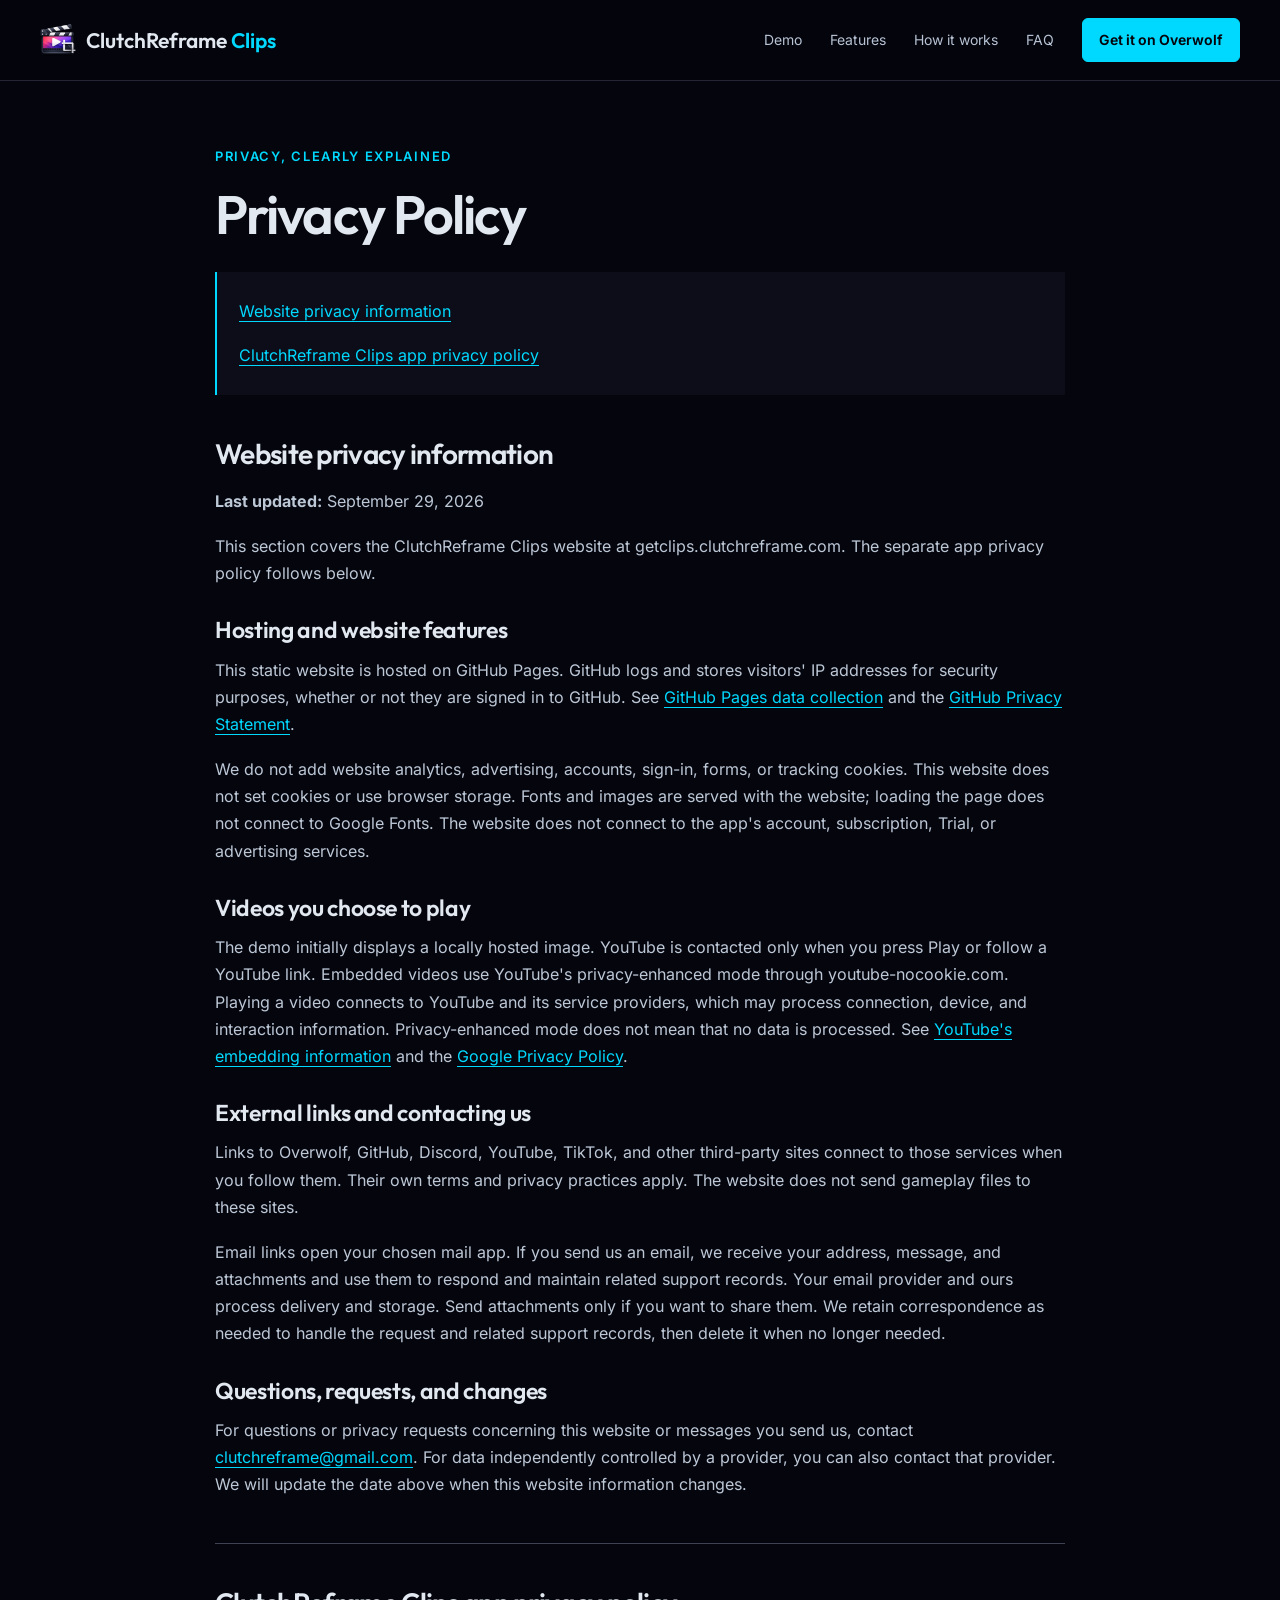
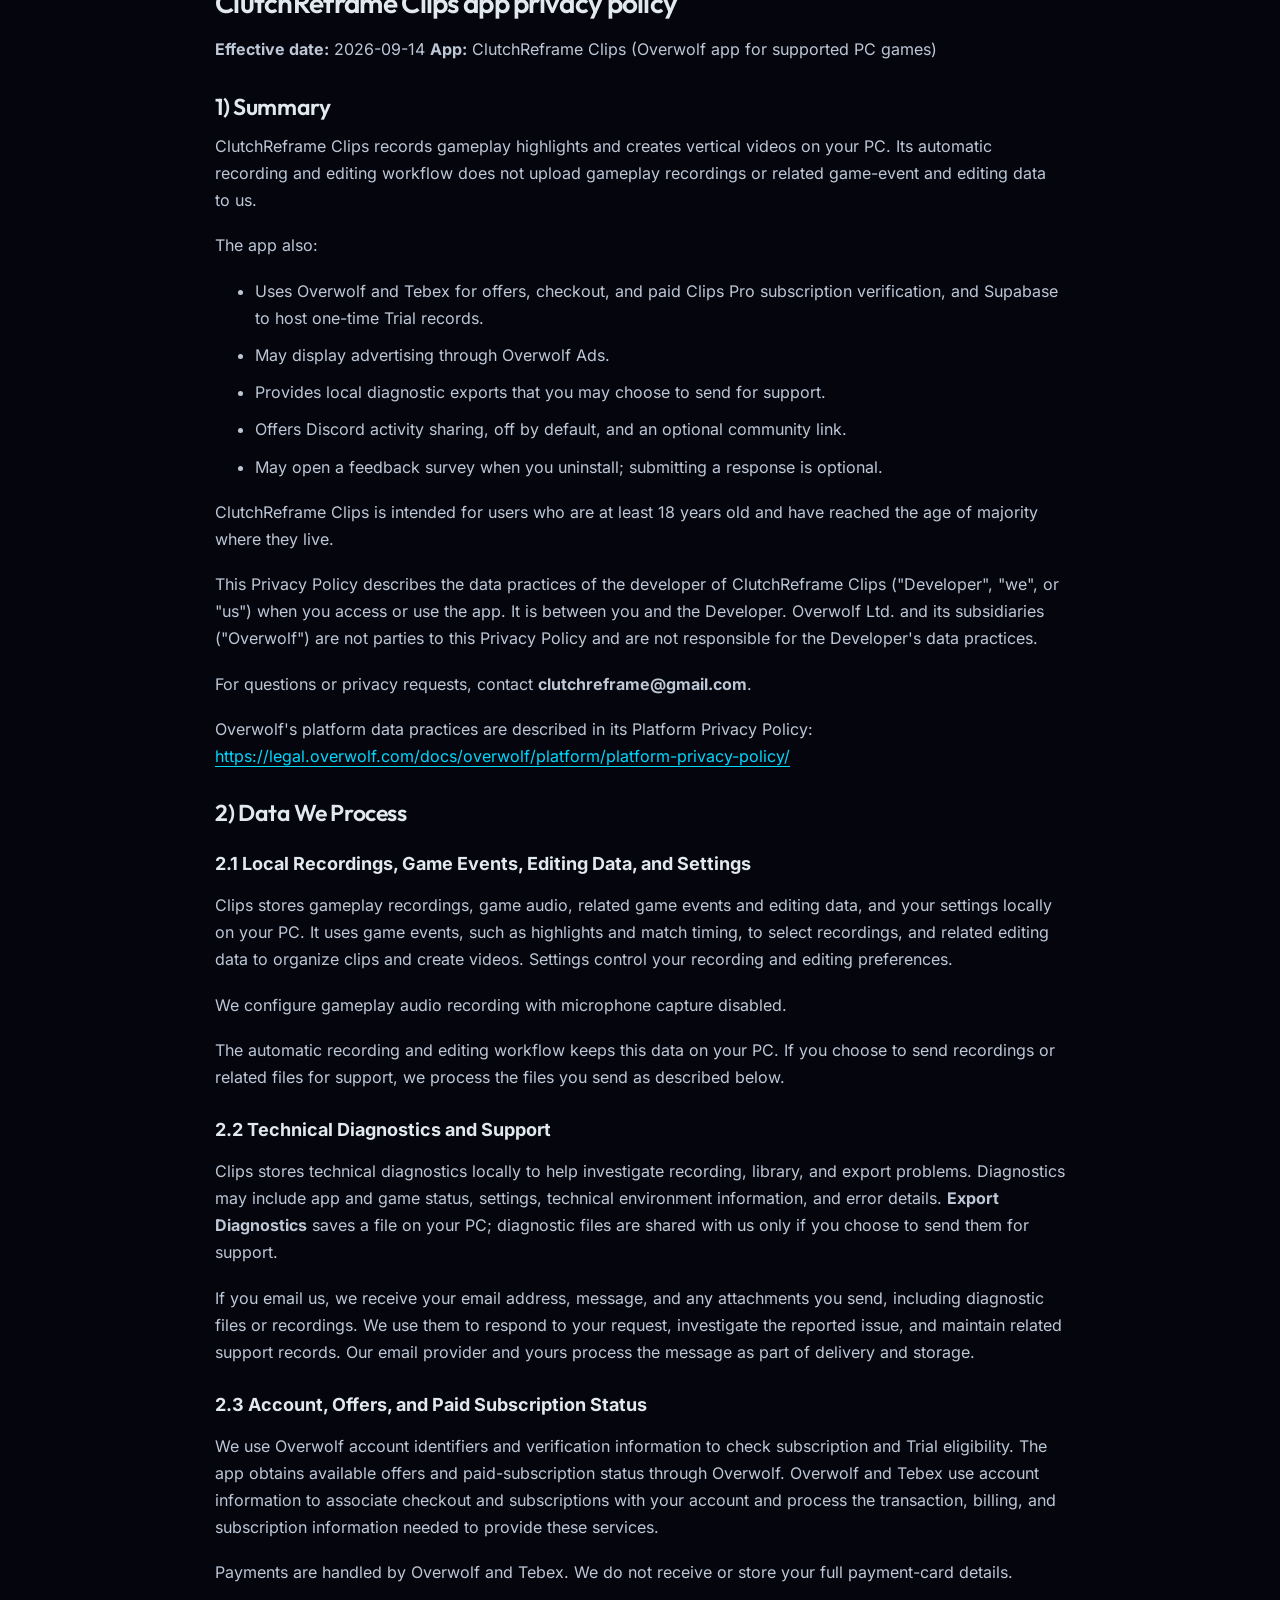
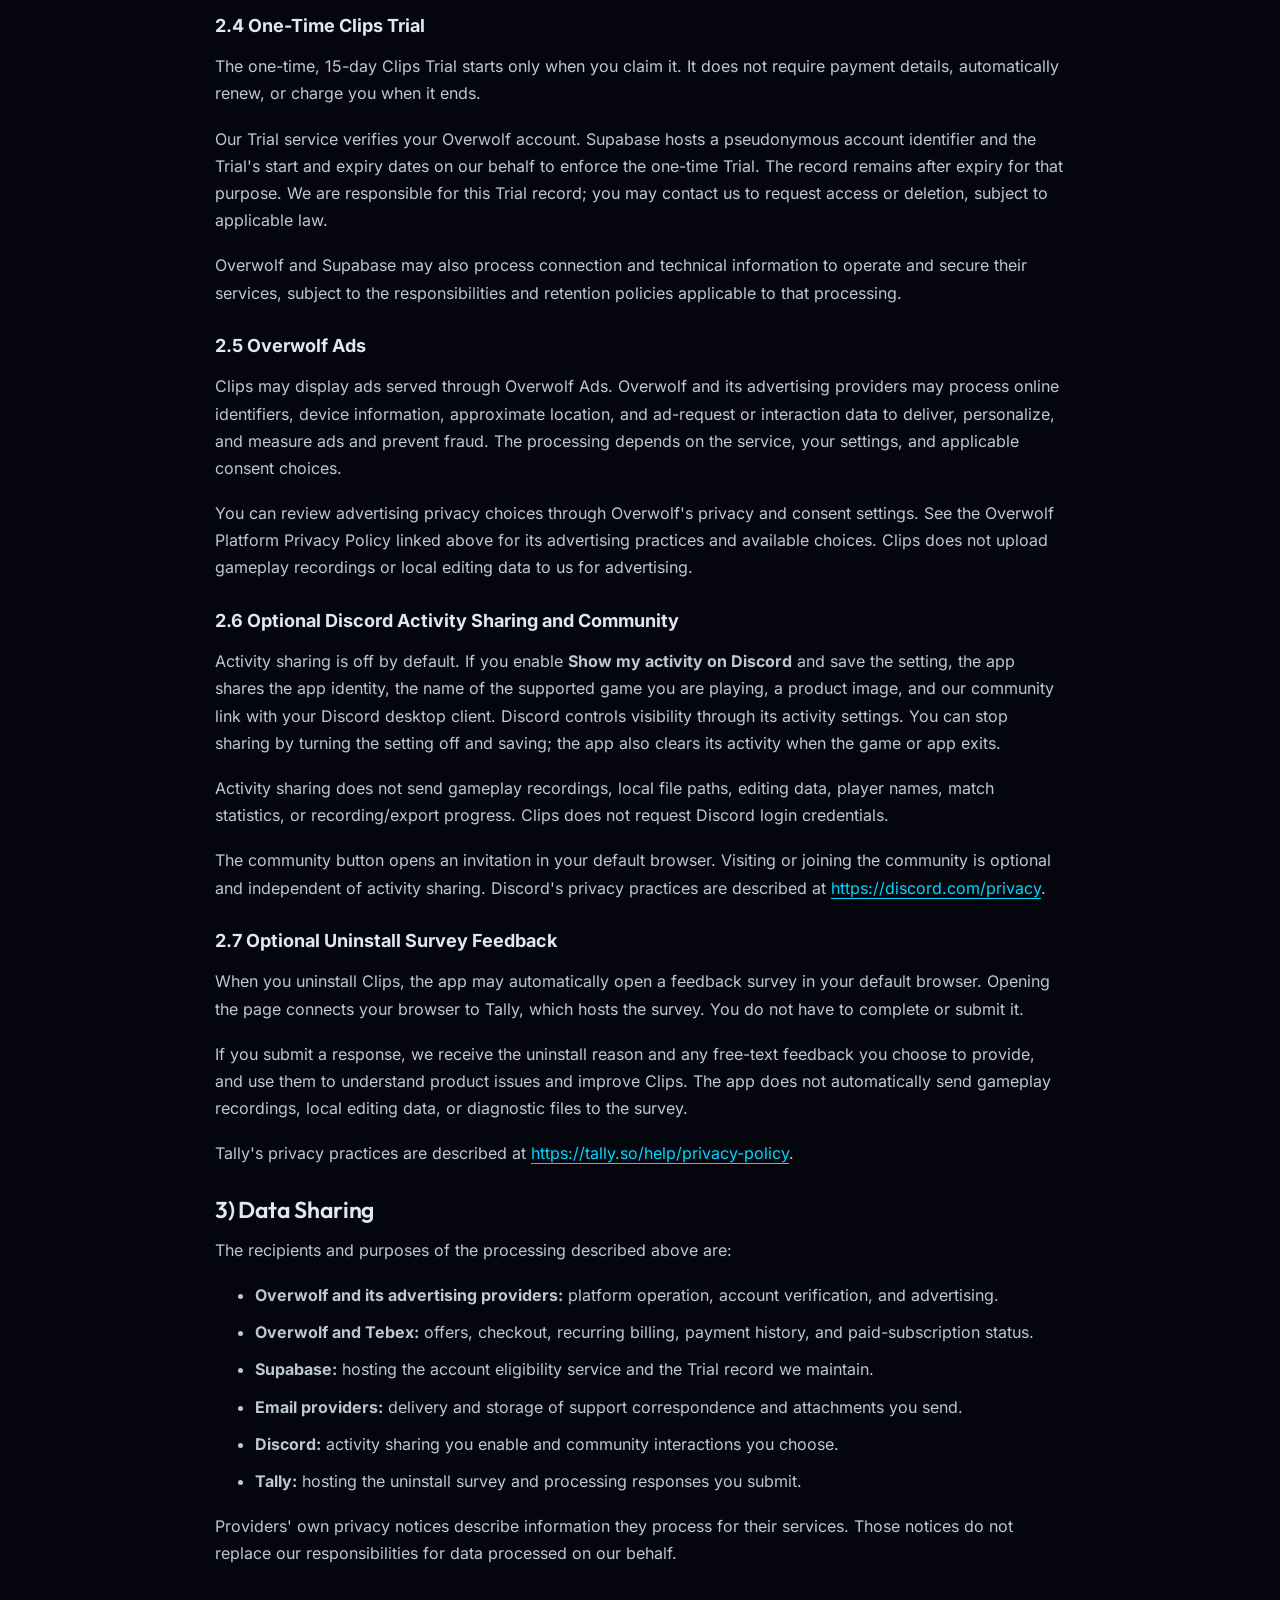
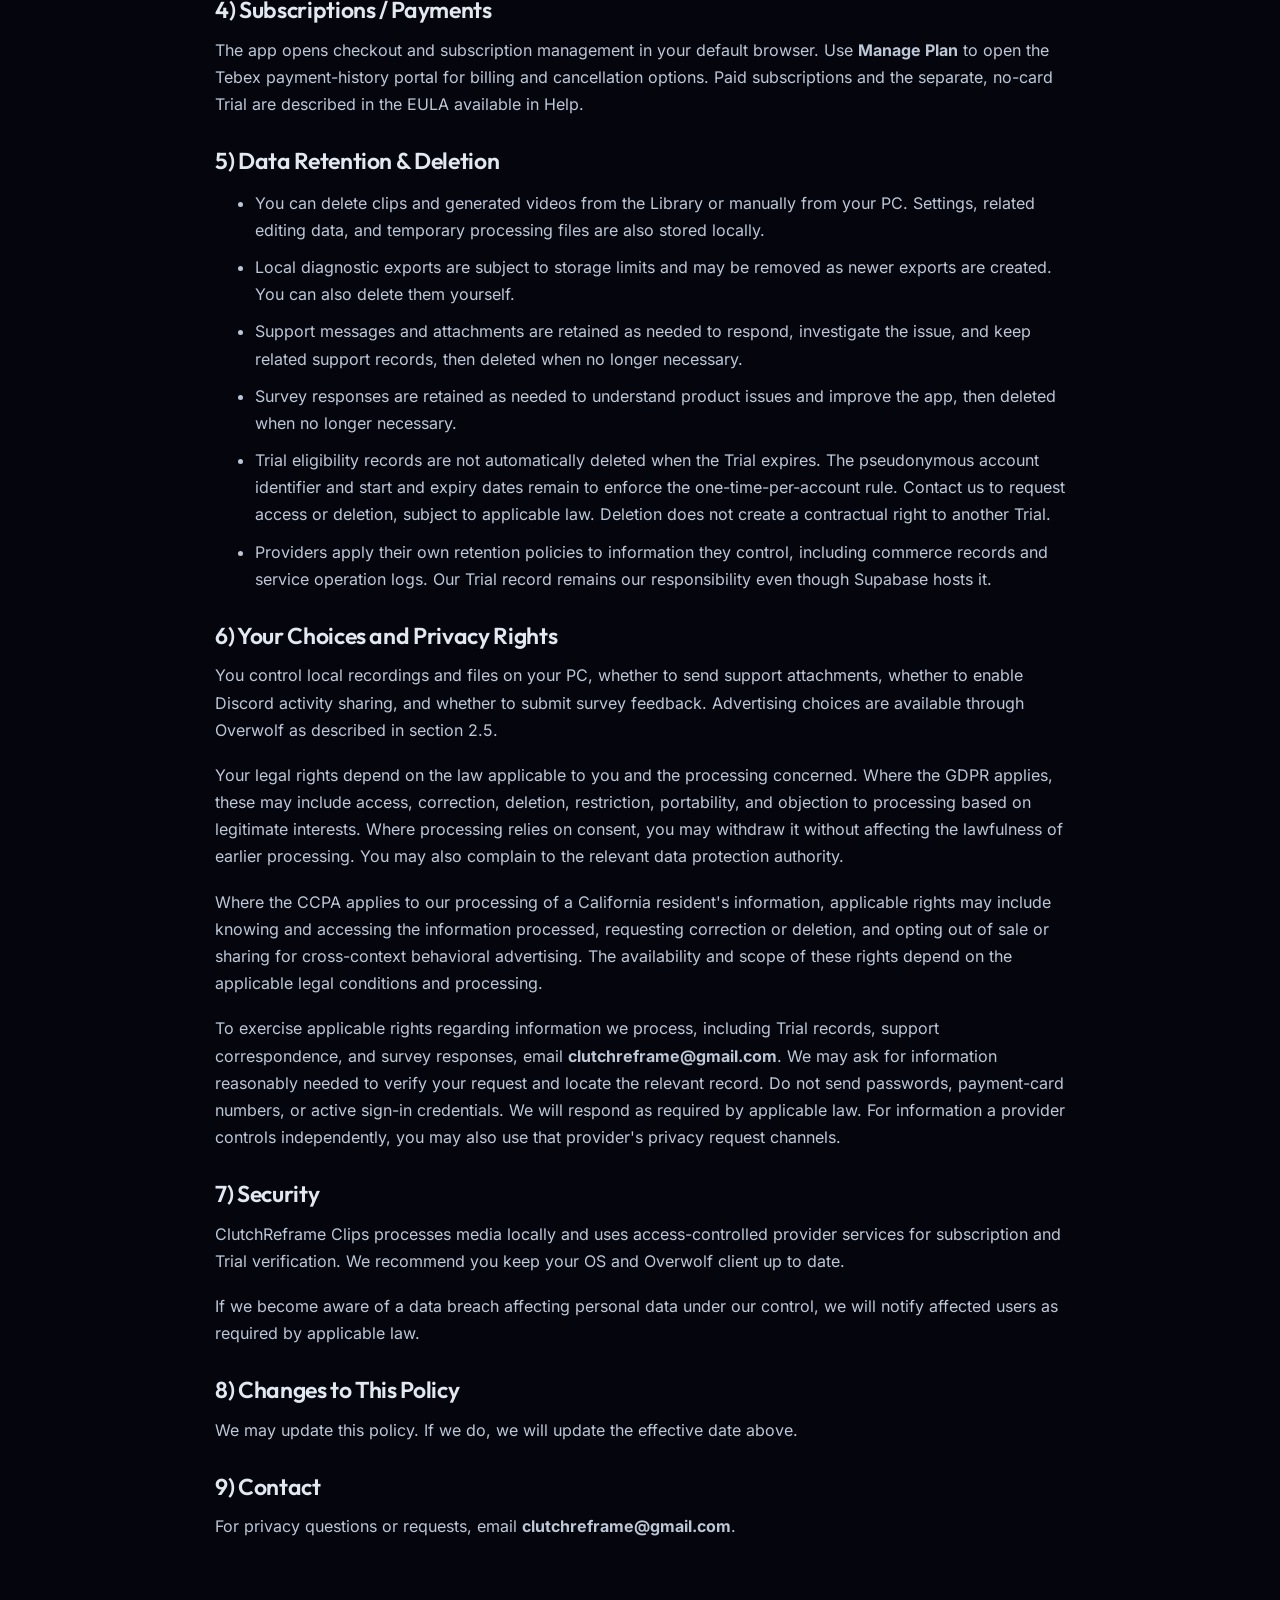
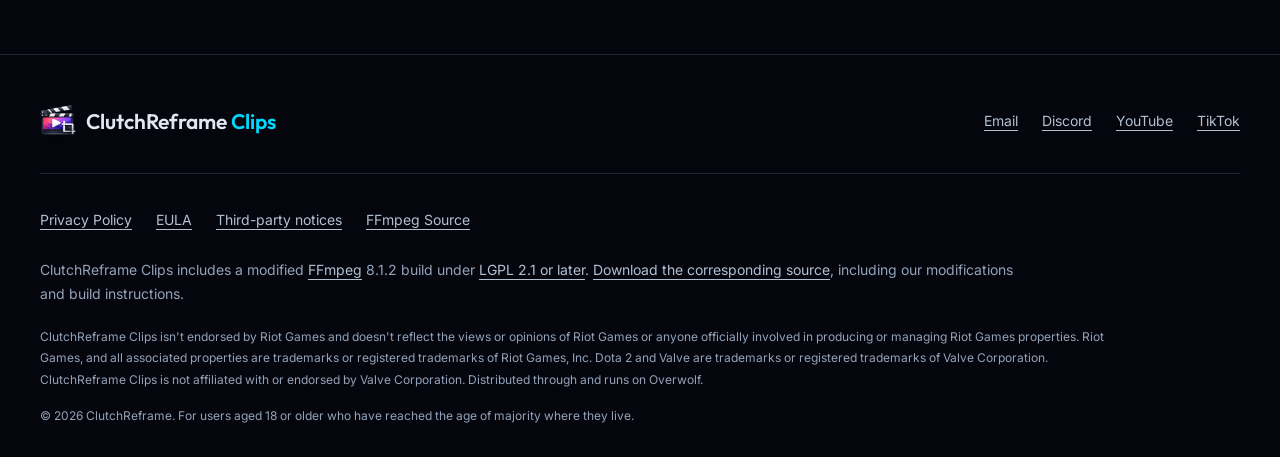
==== site/privacy.html @ ca408e98 "clips支持Lol和dota2" ====
<!DOCTYPE html>
<html lang="en">
<head>
    <meta charset="utf-8">
    <meta name="viewport" content="width=device-width, initial-scale=1">
    <meta name="description" content="Privacy information for the ClutchReframe Clips website and the complete ClutchReframe Clips app privacy policy.">
    <meta name="theme-color" content="#05050d">
    <meta name="referrer" content="strict-origin-when-cross-origin">
    <title>Privacy Policy | ClutchReframe Clips</title>
    <link rel="canonical" href="https://getclips.clutchreframe.com/privacy.html">
    <link rel="icon" type="image/png" sizes="32x32" href="assets/images/favicon.png">
    <meta property="og:type" content="website">
    <meta property="og:site_name" content="ClutchReframe Clips">
    <meta property="og:title" content="Privacy Policy | ClutchReframe Clips">
    <meta property="og:description" content="Privacy information for the ClutchReframe Clips website and the complete ClutchReframe Clips app privacy policy.">
    <meta property="og:url" content="https://getclips.clutchreframe.com/privacy.html">
    <meta property="og:image" content="https://getclips.clutchreframe.com/og-image.png">
    <meta property="og:image:width" content="1200">
    <meta property="og:image:height" content="630">
    <meta property="og:image:alt" content="ClutchReframe Clips with complete League of Legends and Dota 2 vertical gameplay examples">
    <meta name="twitter:card" content="summary_large_image">
    <meta name="twitter:title" content="Privacy Policy | ClutchReframe Clips">
    <meta name="twitter:description" content="Privacy information for the ClutchReframe Clips website and the complete ClutchReframe Clips app privacy policy.">
    <meta name="twitter:image" content="https://getclips.clutchreframe.com/og-image.png">
    <meta name="twitter:image:alt" content="League of Legends and Dota 2 vertical clips made with ClutchReframe Clips">
    <link rel="stylesheet" href="assets/css/site.css">
    <script src="assets/js/site.js" defer></script>
</head>
<body>
    <a class="skip-link" href="#main">Skip to content</a>
    <header class="site-header">
        <div class="container header-inner">
            <a class="brand" href="index.html" aria-label="ClutchReframe Clips home"><img src="assets/images/brand.png" alt="" width="36" height="36"><span>ClutchReframe <span>Clips</span></span></a>
            <button class="menu-toggle" type="button" aria-expanded="false" aria-controls="site-nav" hidden>Menu</button>
            <nav class="site-nav" id="site-nav" aria-label="Main navigation">
                <a href="index.html#demo">Demo</a>
                <a href="index.html#features">Features</a>
                <a href="index.html#how-it-works">How it works</a>
                <a href="index.html#faq">FAQ</a>
                <a class="button button-small" href="https://www.overwolf.com/app/clutchreframe-clutchreframe_clips">Get it on Overwolf</a>
            </nav>
        </div>
    </header>
    <main class="container legal-main" id="main" tabindex="-1">
        <p class="eyebrow">Privacy, clearly explained</p>
        <h1>Privacy Policy</h1>
        <nav class="legal-jump" aria-label="Privacy sections"><a href="#website-privacy">Website privacy information</a><br><a href="#app-privacy">ClutchReframe Clips app privacy policy</a></nav>
        <section id="website-privacy" aria-labelledby="website-privacy-title">
            <h2 id="website-privacy-title">Website privacy information</h2>
            <p><strong>Last updated:</strong> September 29, 2026</p>
            <p>This section covers the ClutchReframe Clips website at getclips.clutchreframe.com. The separate app privacy policy follows below.</p>
            <h3>Hosting and website features</h3>
            <p>This static website is hosted on GitHub Pages. GitHub logs and stores visitors' IP addresses for security purposes, whether or not they are signed in to GitHub. See <a href="https://docs.github.com/en/pages/getting-started-with-github-pages/what-is-github-pages#data-collection">GitHub Pages data collection</a> and the <a href="https://docs.github.com/en/site-policy/privacy-policies/github-general-privacy-statement">GitHub Privacy Statement</a>.</p>
            <p>We do not add website analytics, advertising, accounts, sign-in, forms, or tracking cookies. This website does not set cookies or use browser storage. Fonts and images are served with the website; loading the page does not connect to Google Fonts. The website does not connect to the app's account, subscription, Trial, or advertising services.</p>
            <h3>Videos you choose to play</h3>
            <p>The demo initially displays a locally hosted image. YouTube is contacted only when you press Play or follow a YouTube link. Embedded videos use YouTube's privacy-enhanced mode through youtube-nocookie.com. Playing a video connects to YouTube and its service providers, which may process connection, device, and interaction information. Privacy-enhanced mode does not mean that no data is processed. See <a href="https://support.google.com/youtube/answer/171780?hl=en">YouTube's embedding information</a> and the <a href="https://policies.google.com/privacy">Google Privacy Policy</a>.</p>
            <h3>External links and contacting us</h3>
            <p>Links to Overwolf, GitHub, Discord, YouTube, TikTok, and other third-party sites connect to those services when you follow them. Their own terms and privacy practices apply. The website does not send gameplay files to these sites.</p>
            <p>Email links open your chosen mail app. If you send us an email, we receive your address, message, and attachments and use them to respond and maintain related support records. Your email provider and ours process delivery and storage. Send attachments only if you want to share them. We retain correspondence as needed to handle the request and related support records, then delete it when no longer needed.</p>
            <h3>Questions, requests, and changes</h3>
            <p>For questions or privacy requests concerning this website or messages you send us, contact <a href="mailto:clutchreframe@gmail.com">clutchreframe@gmail.com</a>. For data independently controlled by a provider, you can also contact that provider. We will update the date above when this website information changes.</p>
        </section>
        <section class="app-policy" id="app-privacy" aria-labelledby="app-privacy-title">
            <h2 id="app-privacy-title">ClutchReframe Clips app privacy policy</h2>
<p><strong>Effective date:</strong> 2026-09-14
<strong>App:</strong> ClutchReframe Clips (Overwolf app for supported PC games)</p>
<h3>1) Summary</h3>
<p>ClutchReframe Clips records gameplay highlights and creates vertical videos on your PC. Its automatic recording and editing workflow does not upload gameplay recordings or related game-event and editing data to us.</p>
<p>The app also:</p>
<ul>
<li>Uses Overwolf and Tebex for offers, checkout, and paid Clips Pro subscription verification, and Supabase to host one-time Trial records.</li>
<li>May display advertising through Overwolf Ads.</li>
<li>Provides local diagnostic exports that you may choose to send for support.</li>
<li>Offers Discord activity sharing, off by default, and an optional community link.</li>
<li>May open a feedback survey when you uninstall; submitting a response is optional.</li>
</ul>
<p>ClutchReframe Clips is intended for users who are at least 18 years old and have reached the age of majority where they live.</p>
<p>This Privacy Policy describes the data practices of the developer of ClutchReframe Clips (&quot;Developer&quot;, &quot;we&quot;, or &quot;us&quot;) when you access or use the app. It is between you and the Developer. Overwolf Ltd. and its subsidiaries (&quot;Overwolf&quot;) are not parties to this Privacy Policy and are not responsible for the Developer's data practices.</p>
<p>For questions or privacy requests, contact <strong>clutchreframe@gmail.com</strong>.</p>
<p>Overwolf's platform data practices are described in its Platform Privacy Policy: <a href="https://legal.overwolf.com/docs/overwolf/platform/platform-privacy-policy/">https://legal.overwolf.com/docs/overwolf/platform/platform-privacy-policy/</a></p>
<h3>2) Data We Process</h3>
<h4>2.1 Local Recordings, Game Events, Editing Data, and Settings</h4>
<p>Clips stores gameplay recordings, game audio, related game events and editing data, and your settings locally on your PC. It uses game events, such as highlights and match timing, to select recordings, and related editing data to organize clips and create videos. Settings control your recording and editing preferences.</p>
<p>We configure gameplay audio recording with microphone capture disabled.</p>
<p>The automatic recording and editing workflow keeps this data on your PC. If you choose to send recordings or related files for support, we process the files you send as described below.</p>
<h4>2.2 Technical Diagnostics and Support</h4>
<p>Clips stores technical diagnostics locally to help investigate recording, library, and export problems. Diagnostics may include app and game status, settings, technical environment information, and error details. <strong>Export Diagnostics</strong> saves a file on your PC; diagnostic files are shared with us only if you choose to send them for support.</p>
<p>If you email us, we receive your email address, message, and any attachments you send, including diagnostic files or recordings. We use them to respond to your request, investigate the reported issue, and maintain related support records. Our email provider and yours process the message as part of delivery and storage.</p>
<h4>2.3 Account, Offers, and Paid Subscription Status</h4>
<p>We use Overwolf account identifiers and verification information to check subscription and Trial eligibility. The app obtains available offers and paid-subscription status through Overwolf. Overwolf and Tebex use account information to associate checkout and subscriptions with your account and process the transaction, billing, and subscription information needed to provide these services.</p>
<p>Payments are handled by Overwolf and Tebex. We do not receive or store your full payment-card details.</p>
<h4>2.4 One-Time Clips Trial</h4>
<p>The one-time, 15-day Clips Trial starts only when you claim it. It does not require payment details, automatically renew, or charge you when it ends.</p>
<p>Our Trial service verifies your Overwolf account. Supabase hosts a pseudonymous account identifier and the Trial's start and expiry dates on our behalf to enforce the one-time Trial. The record remains after expiry for that purpose. We are responsible for this Trial record; you may contact us to request access or deletion, subject to applicable law.</p>
<p>Overwolf and Supabase may also process connection and technical information to operate and secure their services, subject to the responsibilities and retention policies applicable to that processing.</p>
<h4>2.5 Overwolf Ads</h4>
<p>Clips may display ads served through Overwolf Ads. Overwolf and its advertising providers may process online identifiers, device information, approximate location, and ad-request or interaction data to deliver, personalize, and measure ads and prevent fraud. The processing depends on the service, your settings, and applicable consent choices.</p>
<p>You can review advertising privacy choices through Overwolf's privacy and consent settings. See the Overwolf Platform Privacy Policy linked above for its advertising practices and available choices. Clips does not upload gameplay recordings or local editing data to us for advertising.</p>
<h4>2.6 Optional Discord Activity Sharing and Community</h4>
<p>Activity sharing is off by default. If you enable <strong>Show my activity on Discord</strong> and save the setting, the app shares the app identity, the name of the supported game you are playing, a product image, and our community link with your Discord desktop client. Discord controls visibility through its activity settings. You can stop sharing by turning the setting off and saving; the app also clears its activity when the game or app exits.</p>
<p>Activity sharing does not send gameplay recordings, local file paths, editing data, player names, match statistics, or recording/export progress. Clips does not request Discord login credentials.</p>
<p>The community button opens an invitation in your default browser. Visiting or joining the community is optional and independent of activity sharing. Discord's privacy practices are described at <a href="https://discord.com/privacy">https://discord.com/privacy</a>.</p>
<h4>2.7 Optional Uninstall Survey Feedback</h4>
<p>When you uninstall Clips, the app may automatically open a feedback survey in your default browser. Opening the page connects your browser to Tally, which hosts the survey. You do not have to complete or submit it.</p>
<p>If you submit a response, we receive the uninstall reason and any free-text feedback you choose to provide, and use them to understand product issues and improve Clips. The app does not automatically send gameplay recordings, local editing data, or diagnostic files to the survey.</p>
<p>Tally's privacy practices are described at <a href="https://tally.so/help/privacy-policy">https://tally.so/help/privacy-policy</a>.</p>
<h3>3) Data Sharing</h3>
<p>The recipients and purposes of the processing described above are:</p>
<ul>
<li><strong>Overwolf and its advertising providers:</strong> platform operation, account verification, and advertising.</li>
<li><strong>Overwolf and Tebex:</strong> offers, checkout, recurring billing, payment history, and paid-subscription status.</li>
<li><strong>Supabase:</strong> hosting the account eligibility service and the Trial record we maintain.</li>
<li><strong>Email providers:</strong> delivery and storage of support correspondence and attachments you send.</li>
<li><strong>Discord:</strong> activity sharing you enable and community interactions you choose.</li>
<li><strong>Tally:</strong> hosting the uninstall survey and processing responses you submit.</li>
</ul>
<p>Providers' own privacy notices describe information they process for their services. Those notices do not replace our responsibilities for data processed on our behalf.</p>
<h3>4) Subscriptions / Payments</h3>
<p>The app opens checkout and subscription management in your default browser. Use <strong>Manage Plan</strong> to open the Tebex payment-history portal for billing and cancellation options. Paid subscriptions and the separate, no-card Trial are described in the EULA available in Help.</p>
<h3>5) Data Retention &amp; Deletion</h3>
<ul>
<li>You can delete clips and generated videos from the Library or manually from your PC. Settings, related editing data, and temporary processing files are also stored locally.</li>
<li>Local diagnostic exports are subject to storage limits and may be removed as newer exports are created. You can also delete them yourself.</li>
<li>Support messages and attachments are retained as needed to respond, investigate the issue, and keep related support records, then deleted when no longer necessary.</li>
<li>Survey responses are retained as needed to understand product issues and improve the app, then deleted when no longer necessary.</li>
<li>Trial eligibility records are not automatically deleted when the Trial expires. The pseudonymous account identifier and start and expiry dates remain to enforce the one-time-per-account rule. Contact us to request access or deletion, subject to applicable law. Deletion does not create a contractual right to another Trial.</li>
<li>Providers apply their own retention policies to information they control, including commerce records and service operation logs. Our Trial record remains our responsibility even though Supabase hosts it.</li>
</ul>
<h3>6) Your Choices and Privacy Rights</h3>
<p>You control local recordings and files on your PC, whether to send support attachments, whether to enable Discord activity sharing, and whether to submit survey feedback. Advertising choices are available through Overwolf as described in section 2.5.</p>
<p>Your legal rights depend on the law applicable to you and the processing concerned. Where the GDPR applies, these may include access, correction, deletion, restriction, portability, and objection to processing based on legitimate interests. Where processing relies on consent, you may withdraw it without affecting the lawfulness of earlier processing. You may also complain to the relevant data protection authority.</p>
<p>Where the CCPA applies to our processing of a California resident's information, applicable rights may include knowing and accessing the information processed, requesting correction or deletion, and opting out of sale or sharing for cross-context behavioral advertising. The availability and scope of these rights depend on the applicable legal conditions and processing.</p>
<p>To exercise applicable rights regarding information we process, including Trial records, support correspondence, and survey responses, email <strong>clutchreframe@gmail.com</strong>. We may ask for information reasonably needed to verify your request and locate the relevant record. Do not send passwords, payment-card numbers, or active sign-in credentials. We will respond as required by applicable law. For information a provider controls independently, you may also use that provider's privacy request channels.</p>
<h3>7) Security</h3>
<p>ClutchReframe Clips processes media locally and uses access-controlled provider services for subscription and Trial verification. We recommend you keep your OS and Overwolf client up to date.</p>
<p>If we become aware of a data breach affecting personal data under our control, we will notify affected users as required by applicable law.</p>
<h3>8) Changes to This Policy</h3>
<p>We may update this policy. If we do, we will update the effective date above.</p>
<h3>9) Contact</h3>
<p>For privacy questions or requests, email <strong>clutchreframe@gmail.com</strong>.</p>
        </section>
    </main>
    <footer class="site-footer">
        <div class="container">
            <div class="footer-top">
                <a class="brand" href="index.html" aria-label="ClutchReframe Clips home"><img src="assets/images/brand.png" alt="" width="36" height="36"><span>ClutchReframe <span>Clips</span></span></a>
                <nav class="social-links" aria-label="Contact and community">
                    <a href="mailto:clutchreframe@gmail.com">Email</a>
                    <a href="https://discord.gg/cDSdQzXx8B">Discord</a>
                    <a href="https://www.youtube.com/@ClutchReframe">YouTube</a>
                    <a href="https://www.tiktok.com/@clutchreframe">TikTok</a>
                </nav>
            </div>
            <div class="footer-bottom">
                <nav class="legal-links" aria-label="Legal and source code">
                    <a href="privacy.html">Privacy Policy</a>
                    <a href="terms.html">EULA</a>
                    <a href="third-party-notices.html">Third-party notices</a>
                    <a href="https://github.com/ClutchReframe/clutchreframe-clips-ffmpeg-sources/releases/download/ffmpeg-8.1.2-r1/clutchreframe-clips-ffmpeg-8.1.2-r1-source.tar.xz">FFmpeg Source</a>
                </nav>
                <p class="ffmpeg-notice">ClutchReframe Clips includes a modified <a href="https://ffmpeg.org/">FFmpeg</a> 8.1.2 build under <a href="licenses/ffmpeg-lgpl-2.1.txt">LGPL 2.1 or later</a>. <a href="https://github.com/ClutchReframe/clutchreframe-clips-ffmpeg-sources/releases/download/ffmpeg-8.1.2-r1/clutchreframe-clips-ffmpeg-8.1.2-r1-source.tar.xz">Download the corresponding source</a>, including our modifications and build instructions.</p>
                <p class="trademarks">ClutchReframe Clips isn't endorsed by Riot Games and doesn't reflect the views or opinions of Riot Games or anyone officially involved in producing or managing Riot Games properties. Riot Games, and all associated properties are trademarks or registered trademarks of Riot Games, Inc. Dota 2 and Valve are trademarks or registered trademarks of Valve Corporation. ClutchReframe Clips is not affiliated with or endorsed by Valve Corporation. Distributed through and runs on Overwolf.</p>
                <p class="copyright">© 2026 ClutchReframe. For users aged 18 or older who have reached the age of majority where they live.</p>
            </div>
        </div>
    </footer>
</body>
</html>
---- site/assets/css/site.css ----
@font-face {
    font-family: Inter;
    src: url('../fonts/inter-latin.woff2') format('woff2');
    font-style: normal;
    font-weight: 100 900;
    font-display: swap;
}

@font-face {
    font-family: Outfit;
    src: url('../fonts/outfit-latin.woff2') format('woff2');
    font-style: normal;
    font-weight: 100 900;
    font-display: swap;
}

:root {
    color-scheme: dark;
    --bg: #05050d;
    --surface: #0d0d19;
    --cyan: #00d9ff;
    --purple: #7c3aed;
    --text: #e2e8f0;
    --secondary: #94a3b8;
    --line: #252536;
}

*, *::before, *::after { box-sizing: border-box; }
html { scroll-padding-top: 100px; }
body { margin: 0; background: var(--bg); color: var(--text); font: 400 16px/1.7 Inter, system-ui, sans-serif; }
button, a { -webkit-tap-highlight-color: transparent; }
button { font: inherit; }
a { color: var(--cyan); text-underline-offset: 4px; }
a:hover { text-decoration-thickness: 2px; }
button, summary { cursor: pointer; }
button { color: inherit; }
img { display: block; max-width: 100%; height: auto; }
figure, h1, h2, h3, p { margin: 0; }
h1, h2, h3 { font-family: Outfit, system-ui, sans-serif; font-weight: 600; line-height: 1.1; }
h1 { font-size: clamp(40px, 4.8vw, 70px); letter-spacing: -0.035em; }
h2 { font-size: clamp(32px, 3.3vw, 46px); letter-spacing: -0.025em; }
h3 { font-size: 24px; letter-spacing: -0.015em; }
::selection { background: var(--cyan); color: var(--bg); }
:focus-visible { outline: 3px solid var(--cyan); outline-offset: 5px; }
[hidden] { display: none !important; }
.sr-only { position: absolute; width: 1px; height: 1px; padding: 0; margin: -1px; overflow: hidden; clip-path: inset(50%); white-space: nowrap; border: 0; }
[id] { scroll-margin-top: 100px; }
.container { width: min(1200px, calc(100% - 64px)); margin-inline: auto; }
.section { padding-block: 96px; }
.eyebrow { color: var(--cyan); font-size: 13px; font-weight: 600; letter-spacing: 0.13em; text-transform: uppercase; }
.muted, .caption { color: var(--secondary); }
.caption { font-size: 14px; line-height: 1.65; }
.skip-link { position: fixed; z-index: 10; top: 12px; left: 12px; transform: translateY(-180%); background: var(--cyan); color: var(--bg); padding: 12px 20px; border-radius: 4px; }
.skip-link:focus { transform: none; }
.site-header { z-index: 5; background: rgba(5, 5, 13, 0.96); border-bottom: 1px solid var(--line); }
.js .site-header { position: sticky; top: 0; }
.header-inner { min-height: 80px; display: flex; align-items: center; justify-content: space-between; gap: 24px; }
.brand { display: inline-flex; align-items: center; gap: 10px; color: var(--text); font-family: Outfit, system-ui, sans-serif; font-size: 21px; font-weight: 600; line-height: 1.15; text-decoration: none; flex-shrink: 0; }
.brand img { width: 36px; height: 36px; }
.brand span span { color: var(--cyan); }
.site-nav { display: flex; align-items: center; gap: 28px; }
.site-nav > a:not(.button) { color: #b7c3d4; font-size: 14px; text-decoration: none; padding-block: 12px; }
.site-nav > a:hover { color: white; }
.button { display: inline-flex; min-height: 50px; justify-content: center; align-items: center; gap: 12px; padding: 12px 22px; border: 1px solid var(--cyan); border-radius: 6px; background: var(--cyan); color: var(--bg); font-size: 15px; font-weight: 650; line-height: 1.4; text-align: center; text-decoration: none; transition: background 150ms, border-color 150ms; }
.button:hover { background: #68e9ff; border-color: #68e9ff; color: var(--bg); }
.button-secondary { background: transparent; color: var(--text); border-color: #45455b; }
.button-secondary:hover { background: #151523; border-color: #8292ab; color: white; }
.button-small { min-height: 44px; padding: 10px 16px; font-size: 14px; }
.button svg { width: 18px; height: 18px; flex-shrink: 0; }
.menu-toggle { display: none; min-width: 56px; min-height: 44px; border: 1px solid #45455b; border-radius: 5px; background: transparent; font-size: 14px; }
.hero { position: relative; padding-block: 64px 80px; background: radial-gradient(ellipse at 80% 32%, #10233180, transparent 48%), radial-gradient(ellipse at 56% 86%, #38167345, transparent 42%); }
.hero-grid { display: grid; grid-template-columns: 1.02fr 1fr; gap: 64px; align-items: center; }
.game-tag { display: inline-block; color: #bcefff; font-size: 13px; line-height: 1.6; border: 1px solid #184558; border-radius: 4px; padding: 6px 11px; margin-bottom: 24px; background: #0a1a24; }
.hero h1 span { color: var(--cyan); }
.hero-copy > p { margin-top: 24px; max-width: 520px; font-size: 17px; color: #b7c3d4; }
.hero-actions { display: flex; gap: 12px; flex-wrap: wrap; margin-top: 30px; }
.platform { color: var(--secondary); font-size: 13px; margin-top: 14px; }
.hero-notes { display: flex; flex-wrap: wrap; gap: 10px 22px; margin-top: 30px; font-size: 13px; color: #bcc9da; }
.hero-notes span::before { content: '✓'; margin-right: 8px; color: var(--cyan); }
.hero-examples { min-width: 0; }
.game-frames { display: grid; grid-template-columns: 1fr 1fr; gap: 20px; }
.game-frame { min-width: 0; }
.game-frame figcaption { margin-bottom: 12px; color: #d9e5f3; font: 500 16px/1.4 Outfit, system-ui, sans-serif; }
.game-frame figcaption::before { content: ''; display: inline-block; width: 16px; height: 2px; background: var(--cyan); vertical-align: middle; margin-right: 9px; }
.game-frame:last-child figcaption::before { background: #ae8aff; }
.game-frame img { width: 100%; border: 1px solid #2c4654; border-radius: 6px; background: black; object-fit: contain; box-shadow: 0 18px 55px #0007; }
.game-frame:last-child img { border-color: #483562; }
.hero-examples > .caption { margin-top: 16px; max-width: 500px; }
.demo-section { border-top: 1px solid var(--line); background: linear-gradient(180deg, #0c0c17, var(--bg)); }
.section-heading { margin-bottom: 32px; }
.section-heading .eyebrow, .feature-copy .eyebrow { margin-bottom: 16px; }
.demo-heading { display: flex; justify-content: space-between; align-items: end; gap: 24px; }
.demo-heading > p { max-width: 315px; font-size: 15px; color: var(--secondary); }
.demo-content { max-width: 960px; margin-inline: auto; }
.demo-tabs { display: flex; flex-wrap: wrap; gap: 8px; margin-bottom: 20px; }
.demo-tabs button { min-height: 46px; padding: 10px 20px; border: 1px solid #383849; border-radius: 5px; background: transparent; color: #b7c3d4; font-size: 14px; }
.demo-tabs button[aria-selected='true'] { background: #0b2c39; border-color: #268299; color: #a9efff; }
.video-stage { position: relative; width: 100%; aspect-ratio: 16/9; min-height: 202px; overflow: hidden; border: 1px solid #343447; border-radius: 8px; background: #0c0c17; }
.video-stage > img { width: 100%; height: 100%; object-fit: contain; }
.video-stage iframe { display: block; position: absolute; inset: 0; border: 0; width: 100%; height: 100%; }
.video-play { position: absolute; inset: 0; display: grid; place-content: center; gap: 14px; justify-items: center; width: 100%; border: 0; background: #05050d35; }
.play-icon { display: grid; place-items: center; width: 76px; height: 76px; border-radius: 50%; background: var(--cyan); color: var(--bg); box-shadow: 0 6px 40px #000b; transition: background 150ms; }
.play-icon svg { width: 28px; height: 28px; margin-left: 4px; }
.play-label { padding: 7px 15px; color: white; background: #05050df2; border: 1px solid #434359; border-radius: 4px; font-size: 14px; }
.video-play:hover .play-icon { background: #a5f2ff; }
.video-play:focus-visible { outline-offset: -6px; }
.demo-meta { display: flex; justify-content: space-between; gap: 16px; margin-top: 14px; font-size: 14px; }
.demo-meta p { color: var(--secondary); }
.demo-meta a { flex-shrink: 0; }
.video-privacy { margin-top: 12px; font-size: 14px; color: var(--secondary); }
.video-privacy a { color: #b8c5d7; }
.features-section { padding-bottom: 72px; }
.feature-row { display: grid; grid-template-columns: 0.8fr 1.2fr; gap: 64px; align-items: center; }
.feature-row + .feature-row { margin-top: 80px; grid-template-columns: 1.2fr 0.8fr; }
.feature-row + .feature-row .feature-copy { order: 2; }
.feature-copy > p:not(.eyebrow) { margin-top: 22px; color: #acbbcd; }
.feature-figure img { border: 1px solid var(--line); border-radius: 7px; }
.feature-figure figcaption { margin-top: 12px; }
.local-note { display: flex; align-items: flex-start; gap: 18px; border-block: 1px solid var(--line); padding: 28px 0; margin-top: 64px; }
.local-note svg { width: 26px; height: 26px; flex-shrink: 0; color: var(--cyan); margin-top: 5px; }
.local-note p { max-width: 910px; color: var(--secondary); font-size: 15px; }
.local-note strong { color: var(--text); }
.workflow-section { padding-top: 32px; }
.workflow-grid { display: grid; grid-template-columns: 0.76fr 1.24fr; gap: 64px; align-items: center; }
.steps { list-style: none; margin: 0; padding: 0; counter-reset: steps; }
.steps li { position: relative; padding-left: 54px; counter-increment: steps; }
.steps li::before { content: '0' counter(steps); position: absolute; left: 0; top: 0; color: var(--cyan); font: 500 19px/1.3 Outfit, system-ui, sans-serif; }
.steps li + li { margin-top: 30px; padding-top: 28px; border-top: 1px solid var(--line); }
.steps li + li::before { top: 28px; }
.steps h3 { font-size: 22px; }
.steps p { color: #acbbcd; font-size: 15px; margin-top: 10px; }
.workflow-image img { border: 1px solid #373747; border-radius: 7px; }
.workflow-image figcaption { margin-top: 12px; }
.faq-section { border-top: 1px solid var(--line); background: #090912; }
.faq-grid { display: grid; grid-template-columns: 0.7fr 1.3fr; gap: 80px; align-items: start; }
.faq-intro > p { margin-top: 20px; color: var(--secondary); }
.faq-intro > a { display: inline-block; margin-top: 20px; padding-block: 8px; }
.faq-list { border-top: 1px solid #363645; }
.faq-list details { border-bottom: 1px solid #363645; }
.faq-list summary { padding: 21px 36px 21px 0; position: relative; font-size: 16px; font-weight: 550; list-style: none; }
.faq-list summary::-webkit-details-marker { display: none; }
.faq-list summary::after { content: '+'; position: absolute; right: 4px; top: 17px; font-size: 23px; color: var(--cyan); font-weight: 400; }
.faq-list details[open] summary::after { content: '−'; }
.faq-list details p { padding: 0 28px 23px 0; color: #acbbcd; font-size: 15px; }
.closing { text-align: center; background: radial-gradient(ellipse at 50% 100%, #25205b70, transparent 68%); }
.closing h2 { max-width: 650px; margin: 0 auto 26px; font-size: clamp(36px, 4vw, 54px); }
.site-footer { border-top: 1px solid var(--line); padding-block: 44px 30px; }
.footer-top { display: flex; justify-content: space-between; align-items: center; gap: 30px; padding-bottom: 30px; }
.social-links, .legal-links { display: flex; flex-wrap: wrap; gap: 8px 24px; }
.social-links a, .legal-links a { color: #b3c0d2; font-size: 14px; padding-block: 10px; }
.footer-bottom { padding-top: 24px; border-top: 1px solid var(--line); }
.ffmpeg-notice { max-width: 980px; margin: 16px 0 20px; font-size: 14px; color: var(--secondary); }
.ffmpeg-notice a { color: #b3c0d2; }
.trademarks { max-width: 1070px; color: var(--secondary); font-size: 12px; line-height: 1.8; }
.copyright { color: var(--secondary); font-size: 12px; margin-top: 16px; }
.legal-main { max-width: 850px; padding-block: 64px 96px; }
.legal-main h1 { font-size: clamp(36px, 5vw, 54px); margin-bottom: 28px; }
.legal-main h2 { font-size: 28px; margin-block: 44px 18px; }
.legal-main h3 { font-size: 23px; margin-block: 30px 14px; }
.legal-main h4 { font-size: 18px; margin-block: 24px 12px; }
.legal-main p, .legal-main ul { margin-bottom: 18px; color: #bdc8d7; }
.legal-main li { margin-bottom: 10px; }
.legal-main a { overflow-wrap: anywhere; }
.legal-main .eyebrow { color: var(--cyan); margin-bottom: 18px; }
.legal-jump { padding: 18px 22px; border-left: 2px solid var(--cyan); background: var(--surface); }
.legal-jump a { display: inline-block; padding-block: 8px; }
.app-policy { border-top: 1px solid #414154; margin-top: 44px; }
.notices-main { overflow-wrap: anywhere; }
.notices-main table { width: 100%; border-collapse: collapse; margin-block: 24px; font-size: 14px; }
.notices-main th, .notices-main td { padding: 12px 10px; border: 1px solid var(--line); text-align: left; vertical-align: top; }
.notices-main th:nth-child(2), .notices-main td:nth-child(2) { white-space: nowrap; }
.notices-main th { background: var(--surface); }
.notices-main pre { margin-block: 18px 32px; padding: 20px; border: 1px solid var(--line); border-radius: 6px; background: var(--surface); white-space: pre-wrap; font-size: 14px; line-height: 1.7; }
.notices-main code { font-family: Consolas, 'Liberation Mono', monospace; }

@media (max-width: 1100px) {
    .hero-grid, .feature-row, .feature-row + .feature-row, .workflow-grid { gap: 36px; }
    .site-nav { gap: 18px; }
    .faq-grid { gap: 44px; }
    .brand { font-size: 19px; }
}

@media (max-width: 1023px) {
    .hero-grid { grid-template-columns: 1fr; gap: 44px; }
    .hero-copy { max-width: 640px; }
    .hero h1 { font-size: clamp(42px, 7.5vw, 64px); }
    .hero-examples { width: min(560px, 100%); margin-inline: auto; }
    .feature-row, .feature-row + .feature-row, .workflow-grid { grid-template-columns: 1fr; }
    .feature-row + .feature-row .feature-copy { order: 0; }
    .feature-copy { max-width: 640px; }
    .workflow-image { max-width: 760px; }
    .steps { display: grid; grid-template-columns: repeat(3, 1fr); gap: 24px; }
    .steps li { padding: 38px 0 0; }
    .steps li + li { margin: 0; padding-top: 38px; border: 0; }
    .steps li + li::before { top: 0; }
    .faq-grid { grid-template-columns: 1fr; gap: 28px; }
    .footer-top { align-items: flex-start; }
}

@media (max-width: 767px) {
    .container { width: calc(100% - 40px); }
    .section { padding-block: 64px; }
    .header-inner { min-height: 72px; flex-wrap: wrap; gap: 0 12px; padding-block: 12px; }
    .brand { font-size: 18px; gap: 7px; }
    .brand img { width: 30px; height: 30px; }
    .site-nav { flex-basis: 100%; flex-wrap: wrap; gap: 8px 20px; padding: 20px 0 8px; }
    .js .menu-toggle { display: inline-flex; align-items: center; justify-content: center; }
    .js .site-nav { display: none; }
    .js .site-nav.is-open { display: flex; }
    .js .site-nav > a { width: 100%; }
    .js .site-nav { max-height: calc(100dvh - 88px); overflow-y: auto; }
    .hero { padding-block: 44px 56px; }
    .hero h1 { font-size: clamp(38px, 8.5vw, 52px); }
    .hero-copy > p { font-size: 16px; }
    .hero-actions { gap: 10px; margin-top: 26px; }
    .hero-notes { margin-top: 24px; gap: 8px 18px; }
    .game-frames { gap: 12px; }
    .game-frame figcaption { font-size: 14px; min-height: 40px; display: flex; align-items: center; }
    .game-frame figcaption::before { flex-shrink: 0; width: 10px; margin-right: 6px; }
    .hero-examples > .caption { margin-top: 16px; }
    .demo-heading { display: block; }
    .demo-heading > p { margin-top: 18px; max-width: none; }
    .demo-tabs { gap: 8px; }
    .demo-tabs button { padding-inline: 12px; font-size: 13px; }
    .demo-meta { flex-direction: column; gap: 5px; }
    .demo-meta a { align-self: flex-start; padding-block: 6px; }
    .play-icon { width: 58px; height: 58px; }
    .play-icon svg { width: 22px; height: 22px; }
    .feature-row, .feature-row + .feature-row { gap: 28px; }
    .feature-row + .feature-row { margin-top: 64px; }
    .local-note { margin-top: 44px; gap: 14px; }
    .workflow-section { padding-top: 0; }
    .steps { display: block; }
    .steps li { padding: 0 0 0 48px; }
    .steps li + li { margin-top: 26px; padding: 24px 0 0 48px; border-top: 1px solid var(--line); }
    .steps li + li::before { top: 24px; }
    .footer-top { flex-direction: column; gap: 20px; }
    .social-links, .legal-links { gap: 4px 20px; }
    .legal-main { padding-block: 44px 64px; }
    .legal-main ul { padding-left: 24px; }
}

@media (max-width: 360px) {
    .container { width: calc(100% - 32px); }
    .brand { font-size: 16px; }
    .brand img { width: 26px; height: 26px; }
    .hero-actions .button { width: 100%; }
    .game-tag { font-size: 12px; }
}

@media (prefers-reduced-motion: reduce) {
    *, *::before, *::after { transition: none !important; scroll-behavior: auto !important; }
}
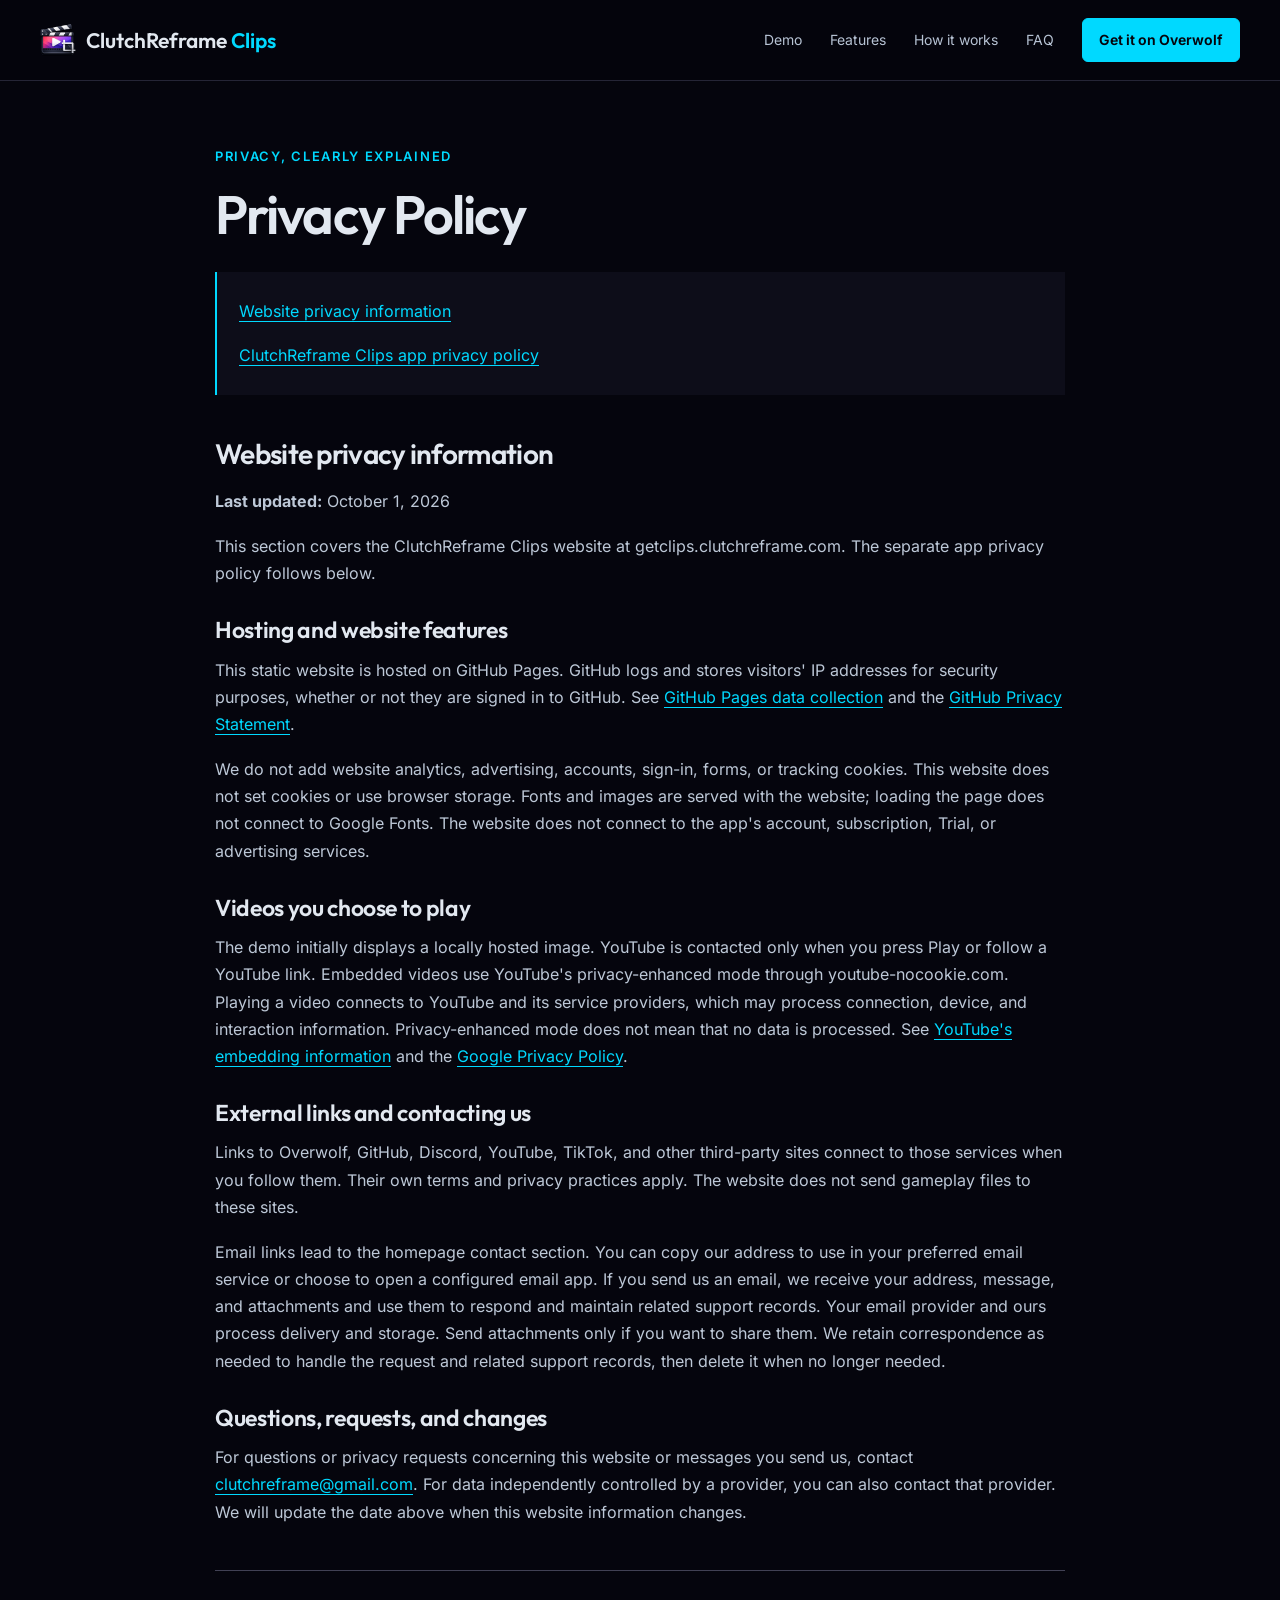
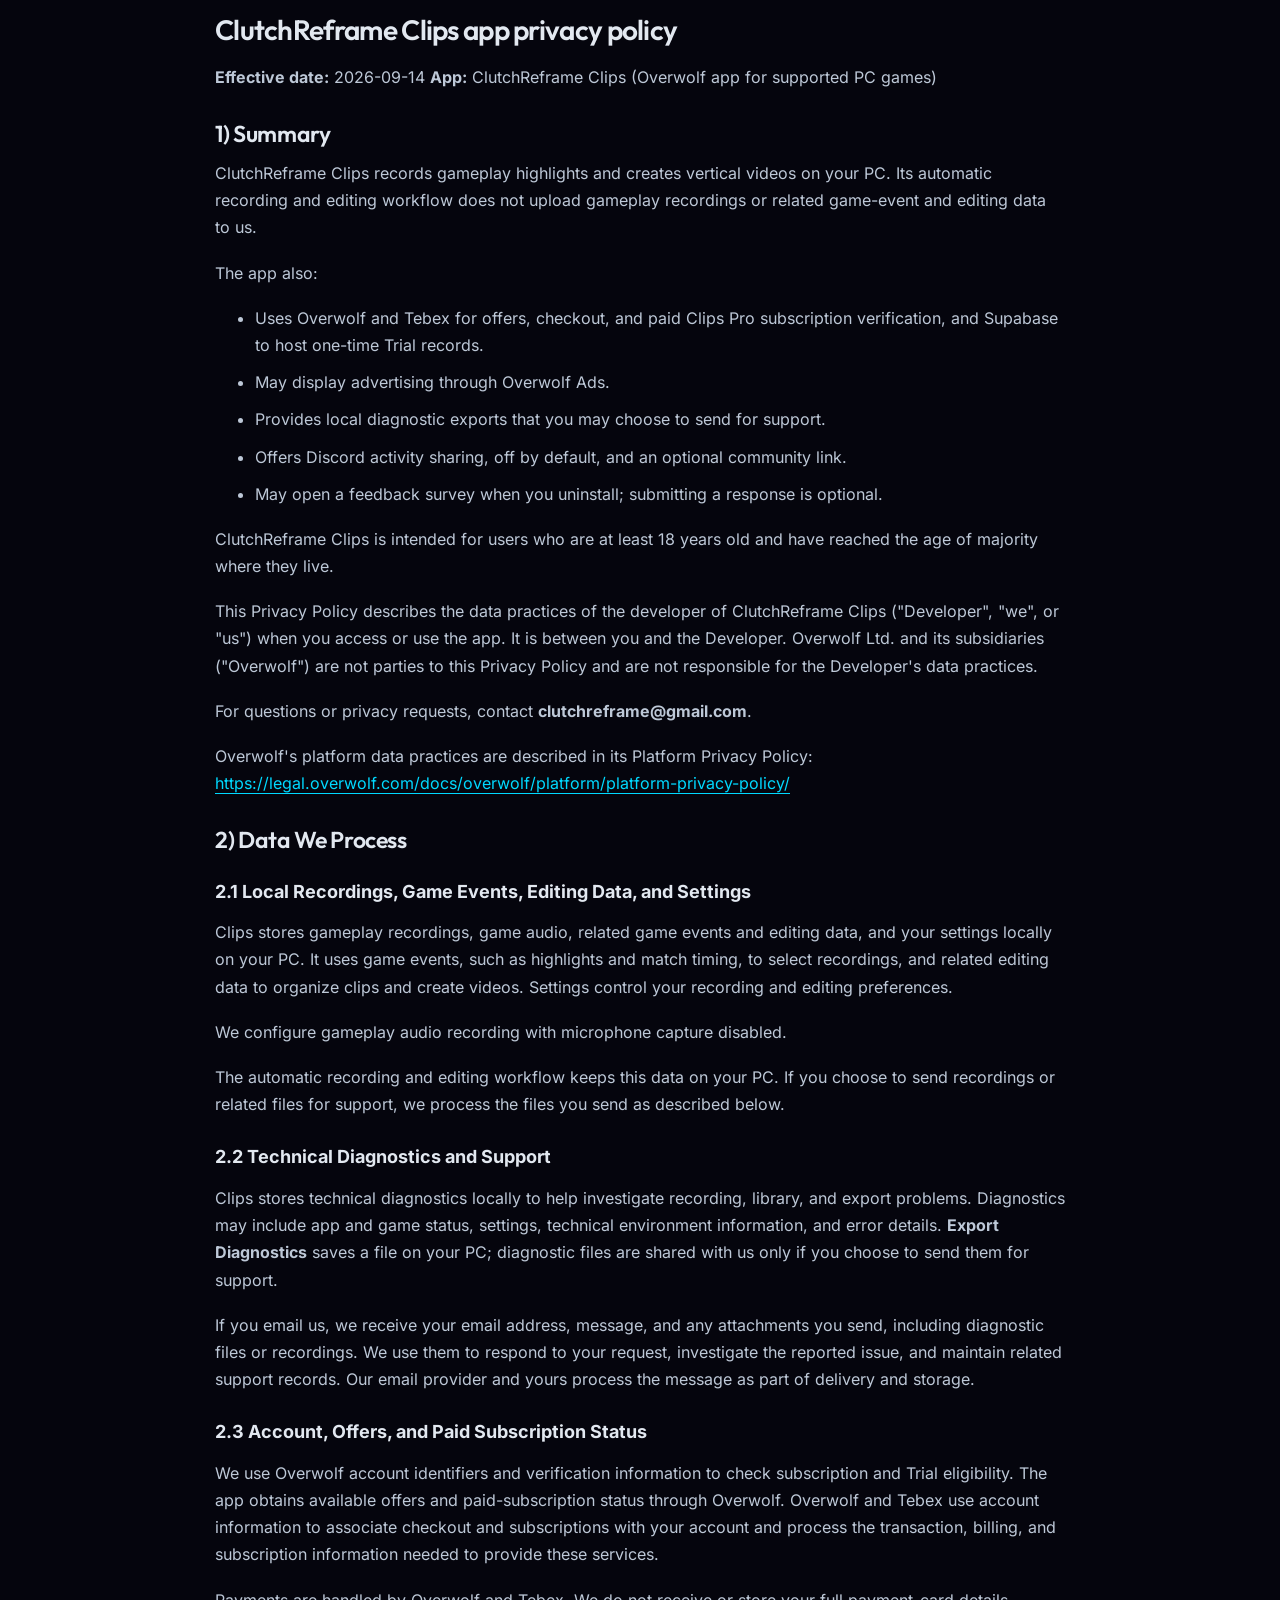
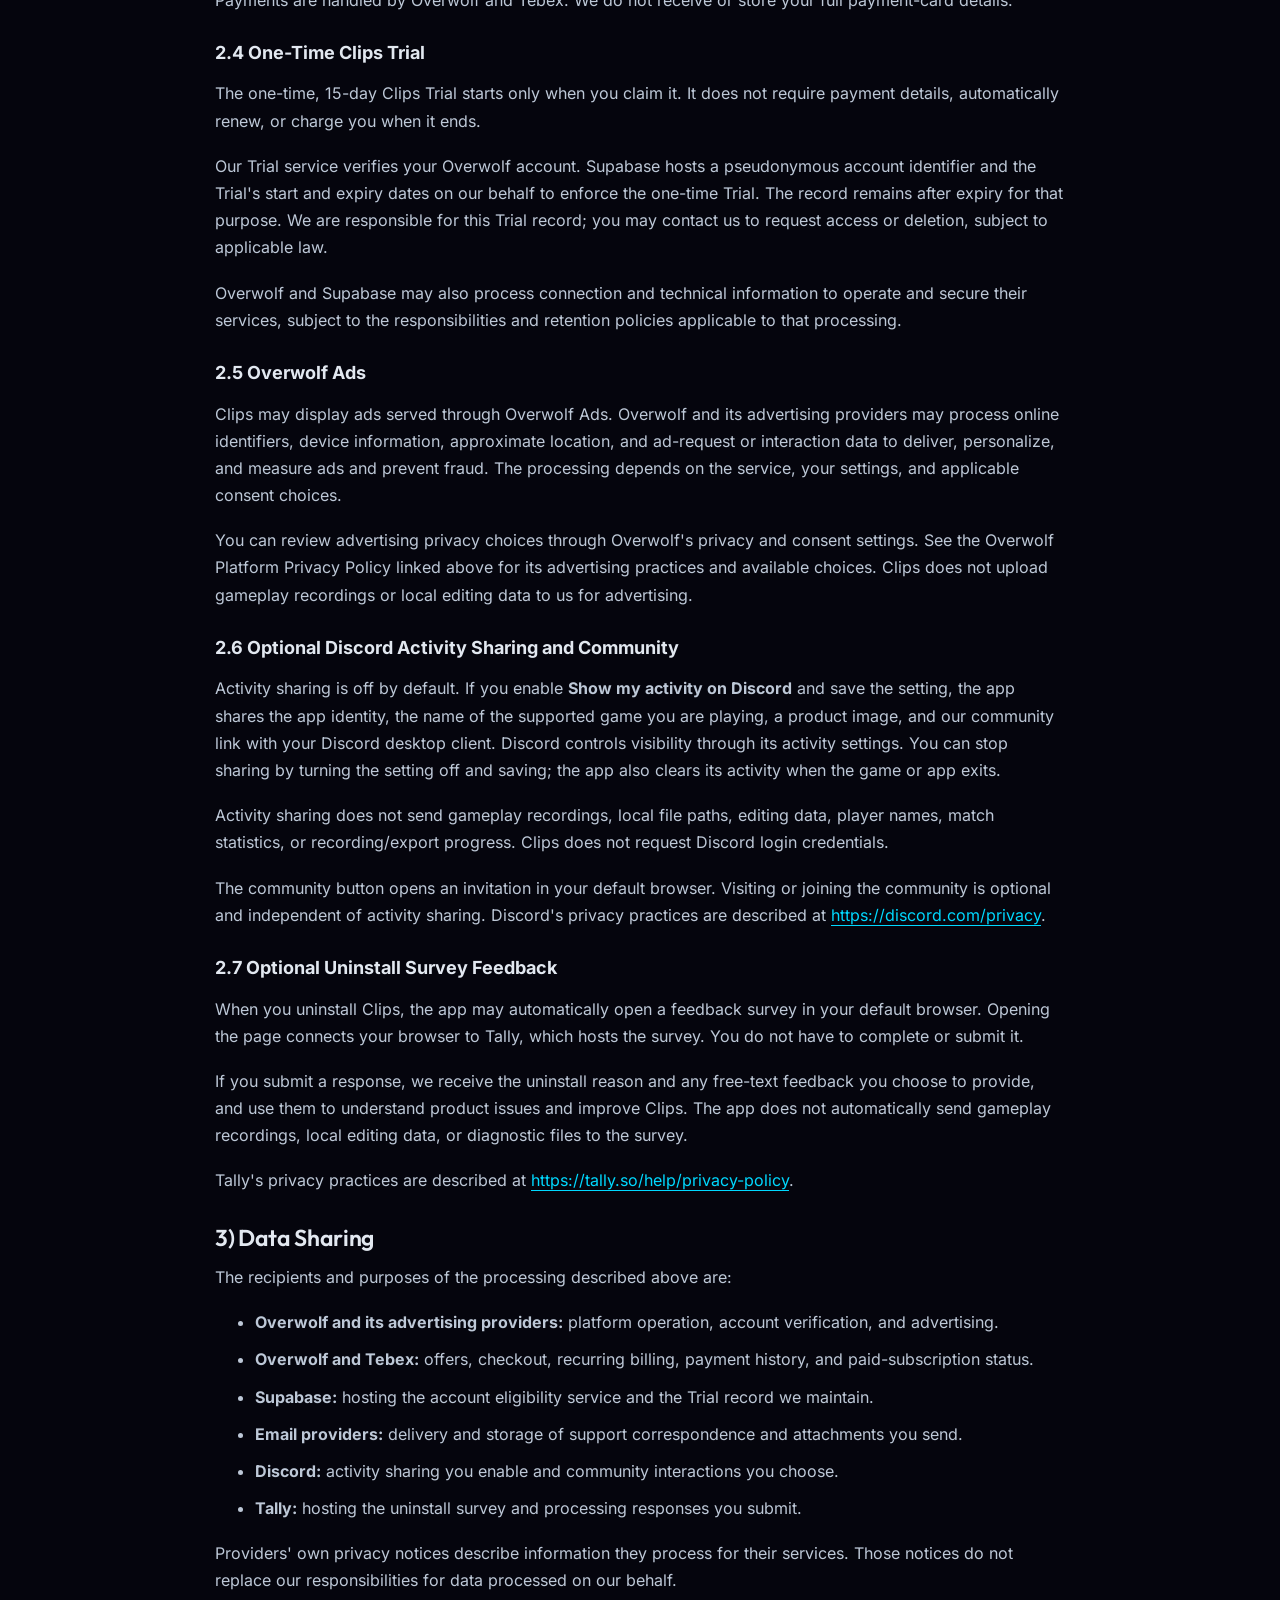
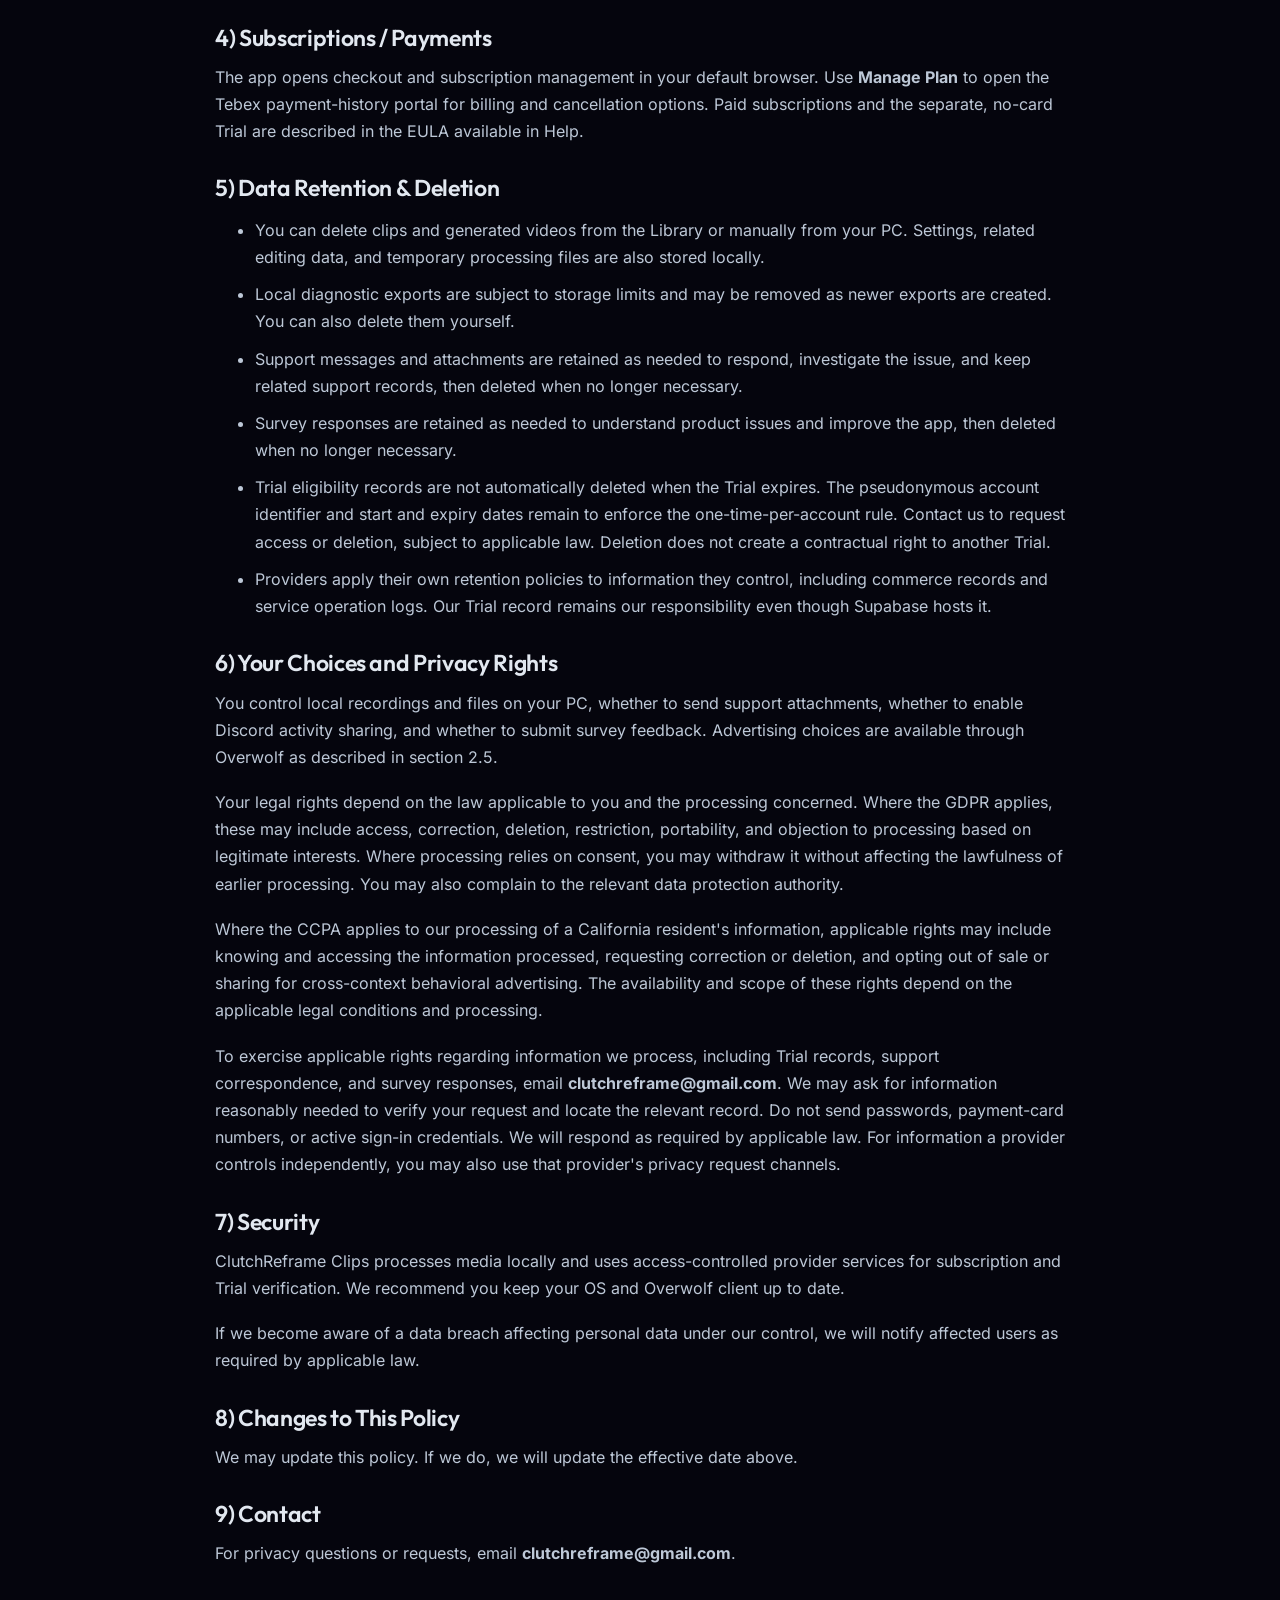
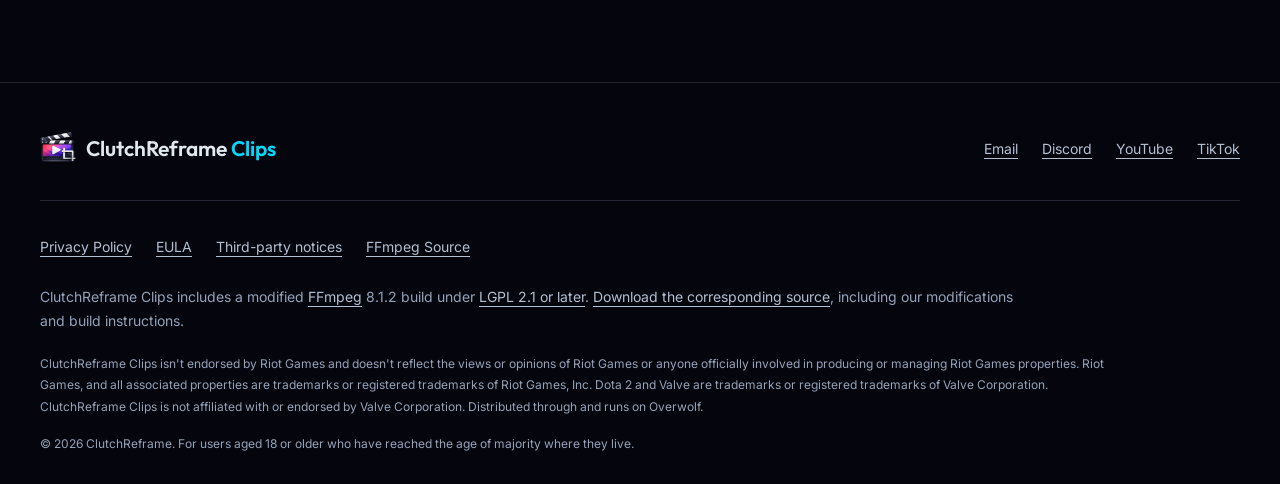
==== commit 245da7fb: "修复网站邮箱联系入口" ====
--- a/site/privacy.html
+++ b/site/privacy.html
@@ -47,7 +47,7 @@
         <nav class="legal-jump" aria-label="Privacy sections"><a href="#website-privacy">Website privacy information</a><br><a href="#app-privacy">ClutchReframe Clips app privacy policy</a></nav>
         <section id="website-privacy" aria-labelledby="website-privacy-title">
             <h2 id="website-privacy-title">Website privacy information</h2>
-            <p><strong>Last updated:</strong> September 29, 2026</p>
+            <p><strong>Last updated:</strong> October 1, 2026</p>
             <p>This section covers the ClutchReframe Clips website at getclips.clutchreframe.com. The separate app privacy policy follows below.</p>
             <h3>Hosting and website features</h3>
             <p>This static website is hosted on GitHub Pages. GitHub logs and stores visitors' IP addresses for security purposes, whether or not they are signed in to GitHub. See <a href="https://docs.github.com/en/pages/getting-started-with-github-pages/what-is-github-pages#data-collection">GitHub Pages data collection</a> and the <a href="https://docs.github.com/en/site-policy/privacy-policies/github-general-privacy-statement">GitHub Privacy Statement</a>.</p>
@@ -56,9 +56,9 @@
             <p>The demo initially displays a locally hosted image. YouTube is contacted only when you press Play or follow a YouTube link. Embedded videos use YouTube's privacy-enhanced mode through youtube-nocookie.com. Playing a video connects to YouTube and its service providers, which may process connection, device, and interaction information. Privacy-enhanced mode does not mean that no data is processed. See <a href="https://support.google.com/youtube/answer/171780?hl=en">YouTube's embedding information</a> and the <a href="https://policies.google.com/privacy">Google Privacy Policy</a>.</p>
             <h3>External links and contacting us</h3>
             <p>Links to Overwolf, GitHub, Discord, YouTube, TikTok, and other third-party sites connect to those services when you follow them. Their own terms and privacy practices apply. The website does not send gameplay files to these sites.</p>
-            <p>Email links open your chosen mail app. If you send us an email, we receive your address, message, and attachments and use them to respond and maintain related support records. Your email provider and ours process delivery and storage. Send attachments only if you want to share them. We retain correspondence as needed to handle the request and related support records, then delete it when no longer needed.</p>
+            <p>Email links lead to the homepage contact section. You can copy our address to use in your preferred email service or choose to open a configured email app. If you send us an email, we receive your address, message, and attachments and use them to respond and maintain related support records. Your email provider and ours process delivery and storage. Send attachments only if you want to share them. We retain correspondence as needed to handle the request and related support records, then delete it when no longer needed.</p>
             <h3>Questions, requests, and changes</h3>
-            <p>For questions or privacy requests concerning this website or messages you send us, contact <a href="mailto:clutchreframe@gmail.com">clutchreframe@gmail.com</a>. For data independently controlled by a provider, you can also contact that provider. We will update the date above when this website information changes.</p>
+            <p>For questions or privacy requests concerning this website or messages you send us, contact <a href="index.html#contact">clutchreframe@gmail.com</a>. For data independently controlled by a provider, you can also contact that provider. We will update the date above when this website information changes.</p>
         </section>
         <section class="app-policy" id="app-privacy" aria-labelledby="app-privacy-title">
             <h2 id="app-privacy-title">ClutchReframe Clips app privacy policy</h2>
@@ -145,7 +145,7 @@
             <div class="footer-top">
                 <a class="brand" href="index.html" aria-label="ClutchReframe Clips home"><img src="assets/images/brand.png" alt="" width="36" height="36"><span>ClutchReframe <span>Clips</span></span></a>
                 <nav class="social-links" aria-label="Contact and community">
-                    <a href="mailto:clutchreframe@gmail.com">Email</a>
+                    <a href="index.html#contact">Email</a>
                     <a href="https://discord.gg/cDSdQzXx8B">Discord</a>
                     <a href="https://www.youtube.com/@ClutchReframe">YouTube</a>
                     <a href="https://www.tiktok.com/@clutchreframe">TikTok</a>
--- a/site/assets/css/site.css
+++ b/site/assets/css/site.css
@@ -142,6 +142,13 @@
 .faq-list summary::after { content: '+'; position: absolute; right: 4px; top: 17px; font-size: 23px; color: var(--cyan); font-weight: 400; }
 .faq-list details[open] summary::after { content: '−'; }
 .faq-list details p { padding: 0 28px 23px 0; color: #acbbcd; font-size: 15px; }
+.contact-section { padding-block: 48px; border-top: 1px solid var(--line); }
+.contact-content { max-width: 680px; }
+.contact-description { margin-block: 16px 24px; color: var(--secondary); }
+.contact-content label { display: block; margin-bottom: 8px; font-weight: 550; }
+.contact-content input { display: block; width: 100%; max-width: 400px; min-height: 50px; padding: 12px; border: 1px solid #45455b; border-radius: 6px; background: var(--surface); color: var(--text); font: inherit; }
+.contact-actions { display: flex; flex-wrap: wrap; gap: 12px; margin-block: 16px 12px; }
+.contact-status { min-height: 1.7em; margin-top: 12px; color: var(--secondary); }
 .closing { text-align: center; background: radial-gradient(ellipse at 50% 100%, #25205b70, transparent 68%); }
 .closing h2 { max-width: 650px; margin: 0 auto 26px; font-size: clamp(36px, 4vw, 54px); }
 .site-footer { border-top: 1px solid var(--line); padding-block: 44px 30px; }
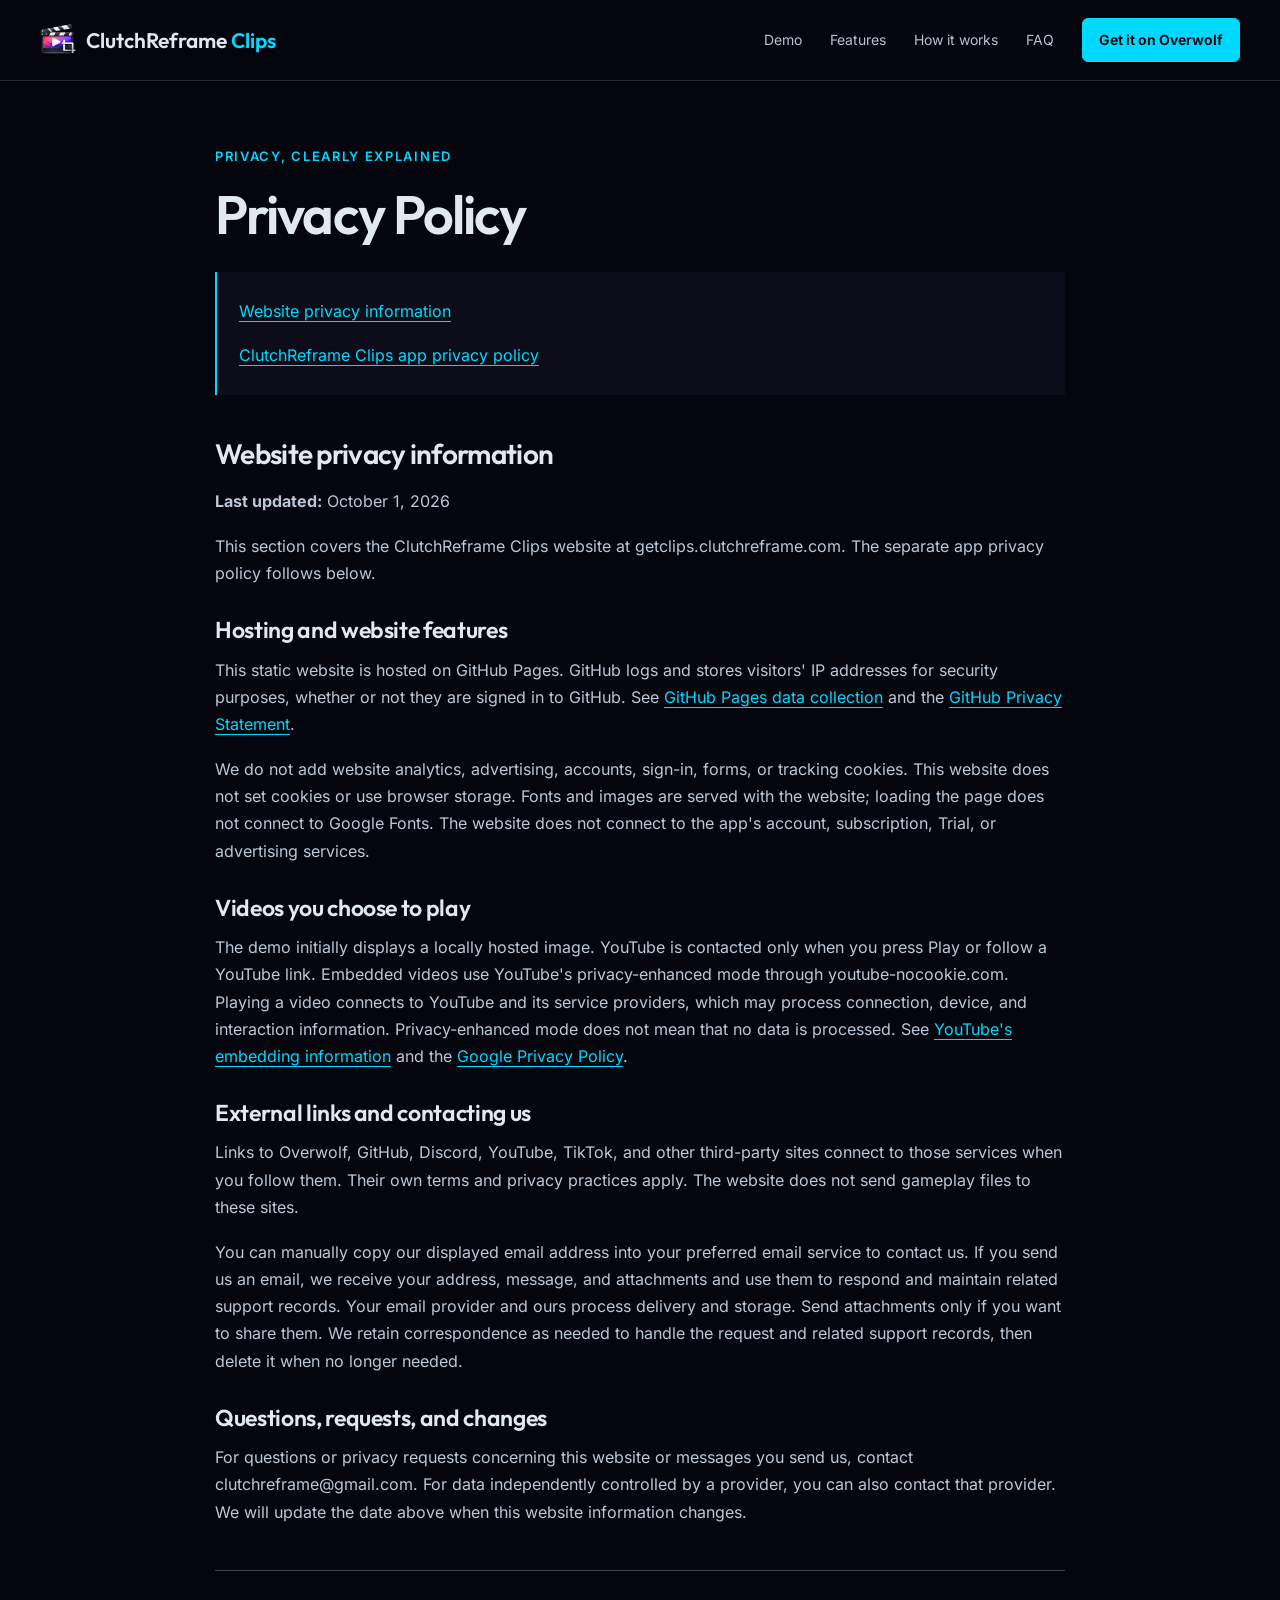
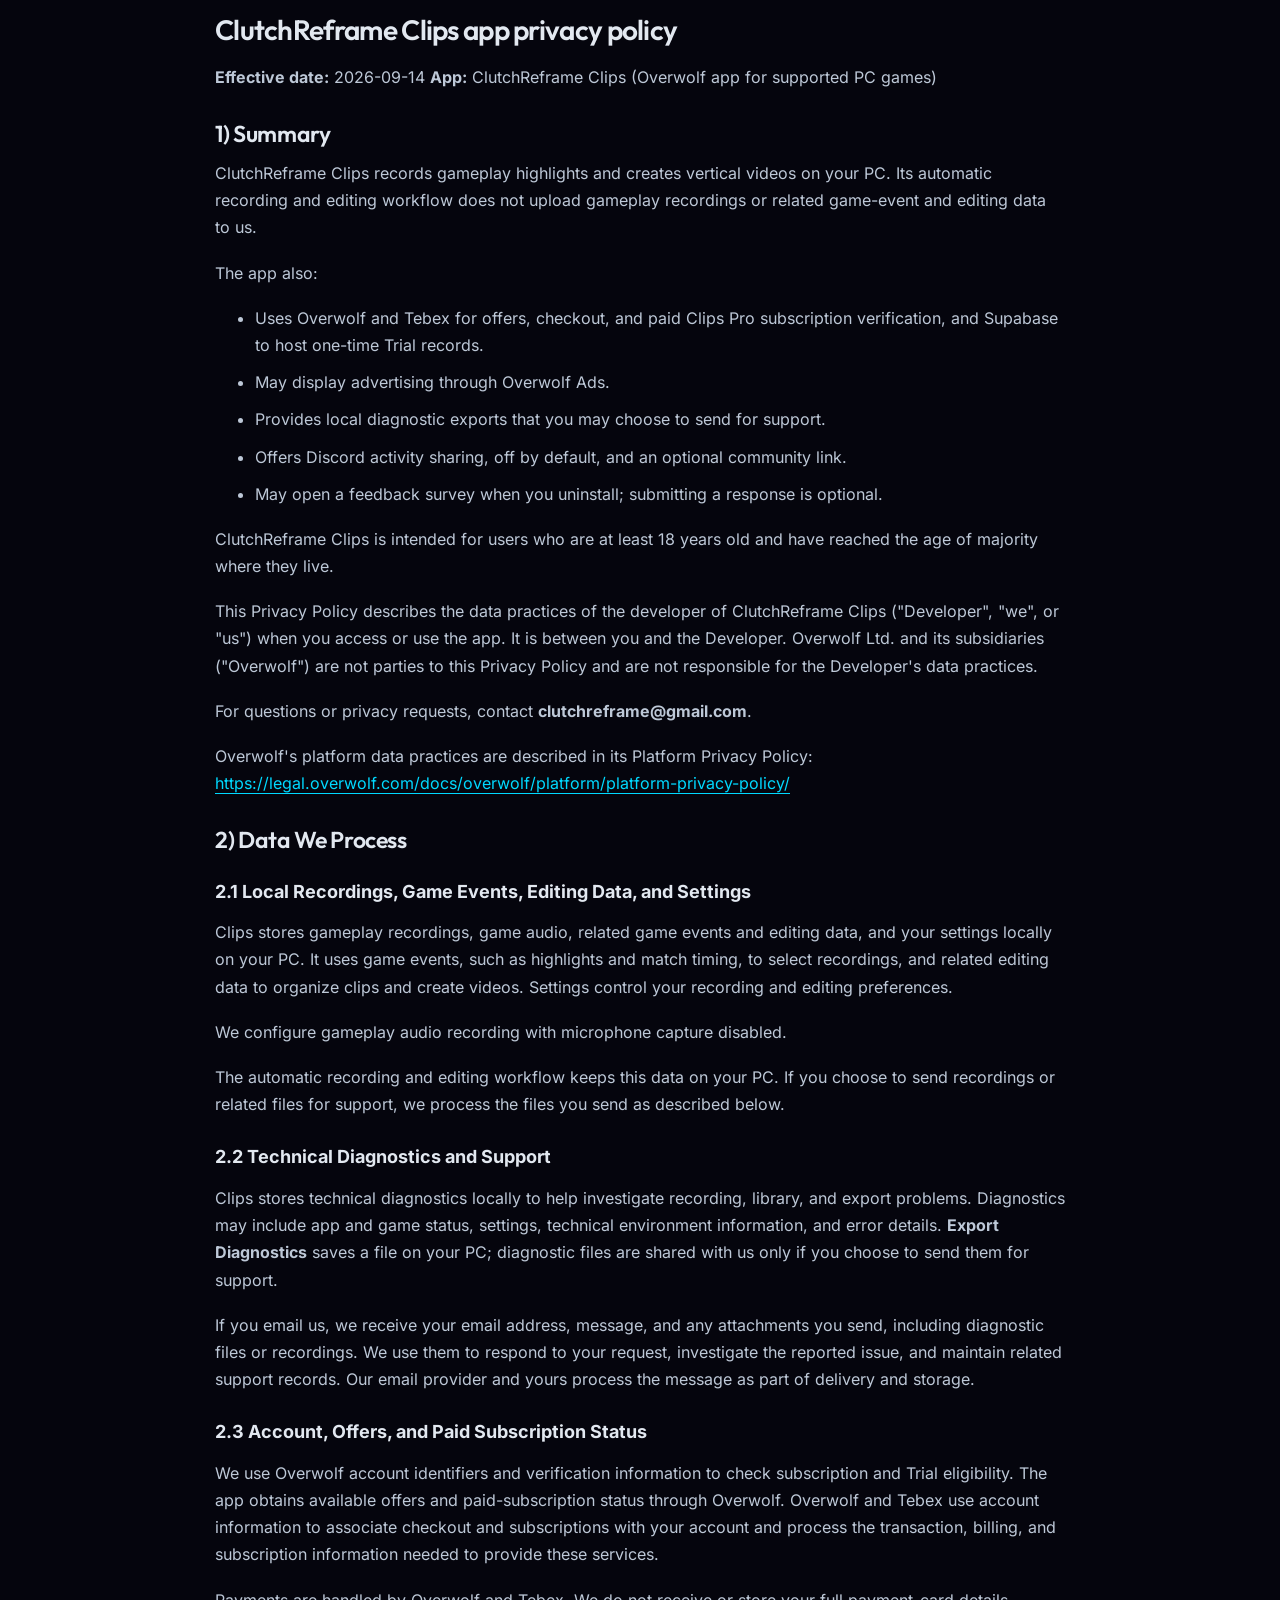
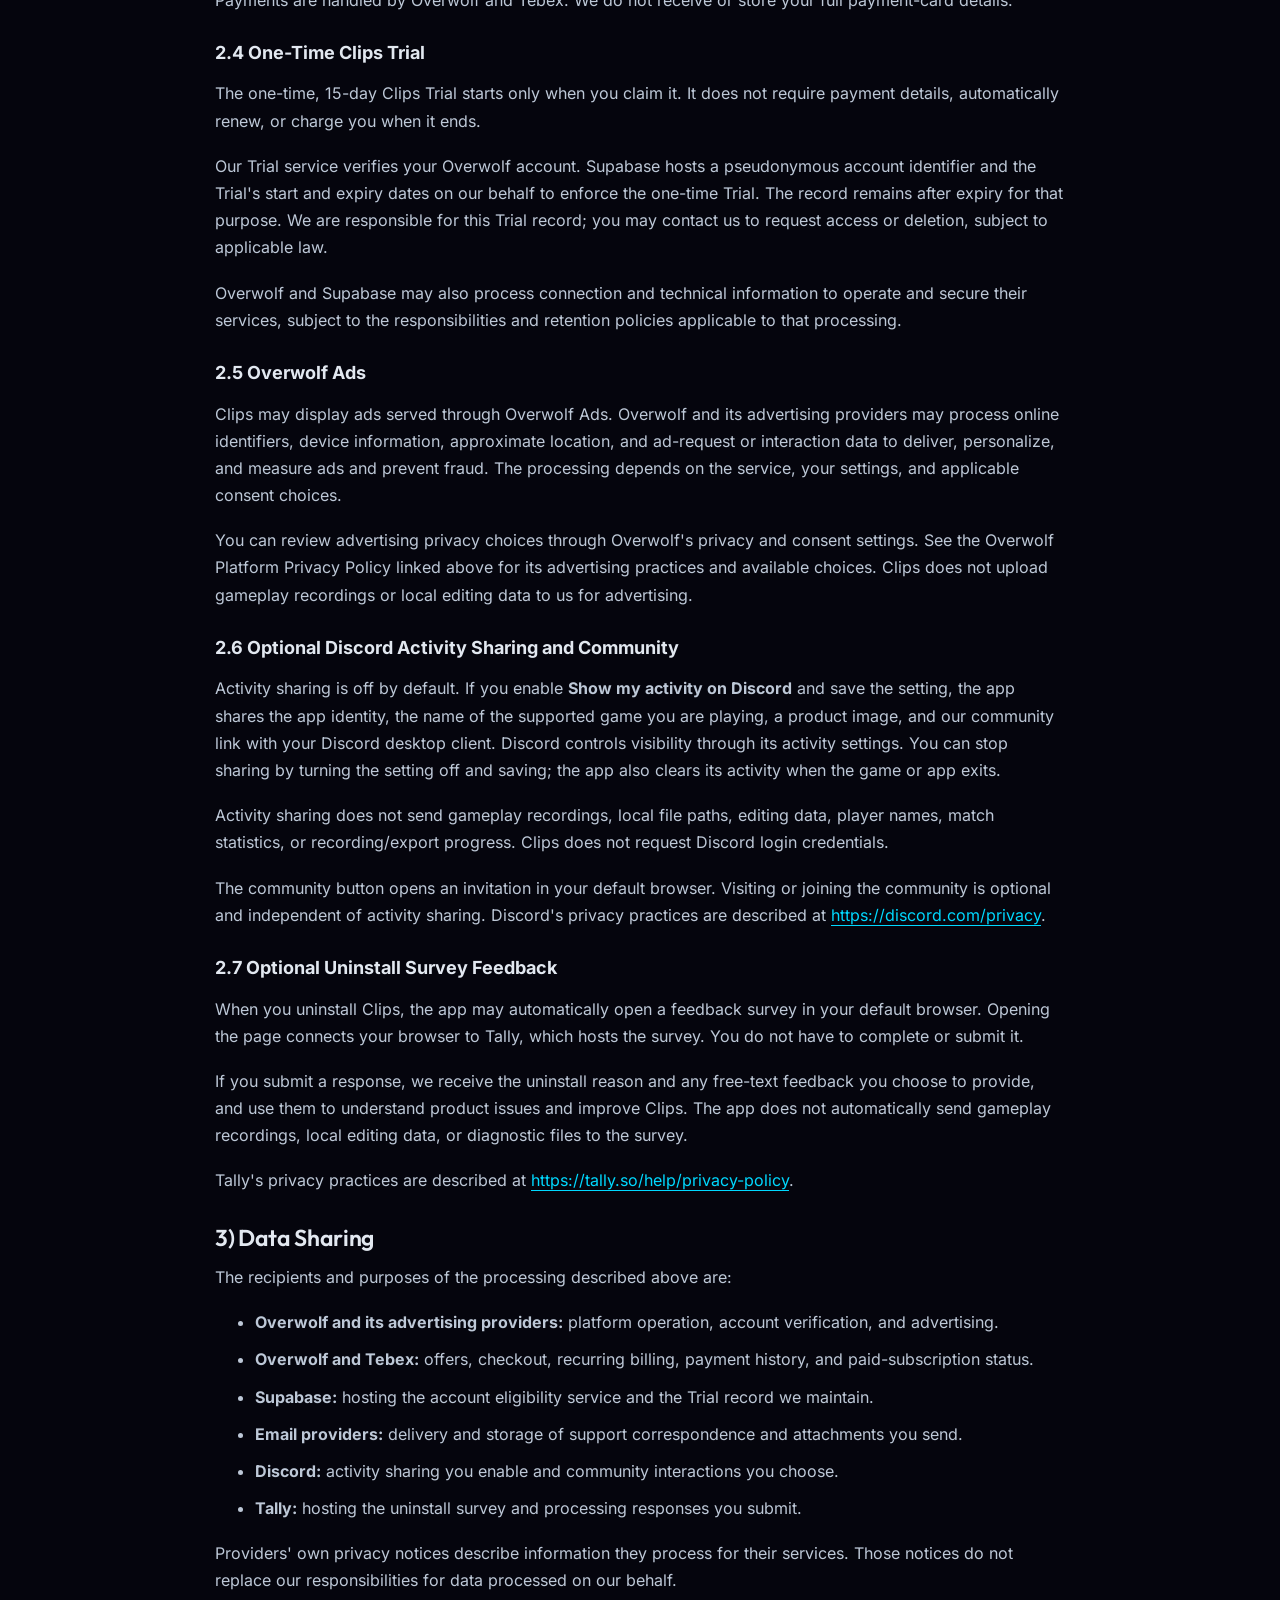
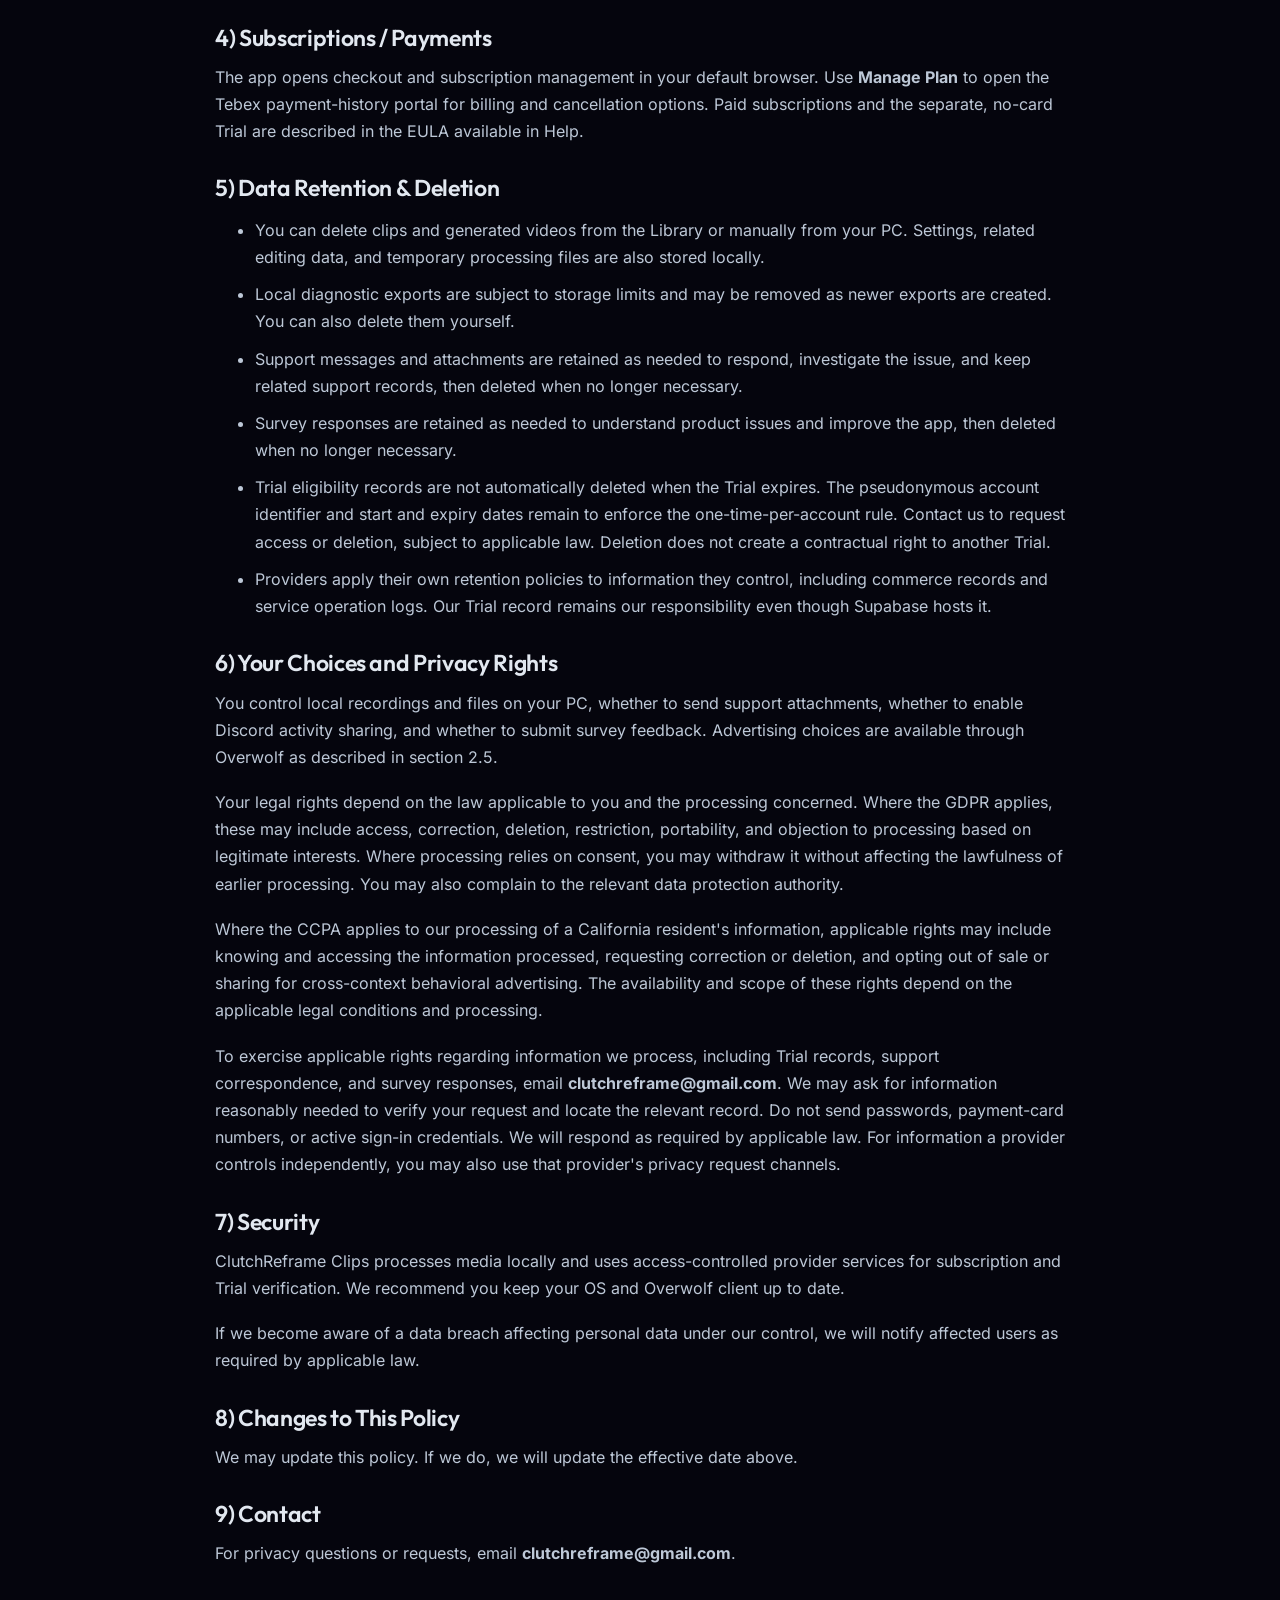
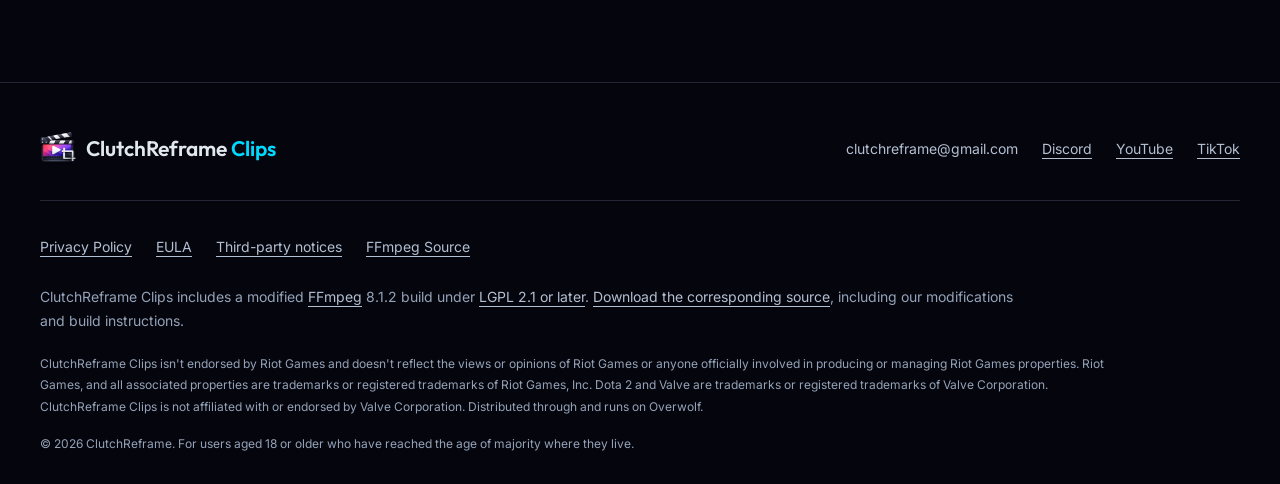
==== commit 0a7e5940: "Display contact email as plain text" ====
--- a/site/privacy.html
+++ b/site/privacy.html
@@ -56,9 +56,9 @@
             <p>The demo initially displays a locally hosted image. YouTube is contacted only when you press Play or follow a YouTube link. Embedded videos use YouTube's privacy-enhanced mode through youtube-nocookie.com. Playing a video connects to YouTube and its service providers, which may process connection, device, and interaction information. Privacy-enhanced mode does not mean that no data is processed. See <a href="https://support.google.com/youtube/answer/171780?hl=en">YouTube's embedding information</a> and the <a href="https://policies.google.com/privacy">Google Privacy Policy</a>.</p>
             <h3>External links and contacting us</h3>
             <p>Links to Overwolf, GitHub, Discord, YouTube, TikTok, and other third-party sites connect to those services when you follow them. Their own terms and privacy practices apply. The website does not send gameplay files to these sites.</p>
-            <p>Email links lead to the homepage contact section. You can copy our address to use in your preferred email service or choose to open a configured email app. If you send us an email, we receive your address, message, and attachments and use them to respond and maintain related support records. Your email provider and ours process delivery and storage. Send attachments only if you want to share them. We retain correspondence as needed to handle the request and related support records, then delete it when no longer needed.</p>
+            <p>You can manually copy our displayed email address into your preferred email service to contact us. If you send us an email, we receive your address, message, and attachments and use them to respond and maintain related support records. Your email provider and ours process delivery and storage. Send attachments only if you want to share them. We retain correspondence as needed to handle the request and related support records, then delete it when no longer needed.</p>
             <h3>Questions, requests, and changes</h3>
-            <p>For questions or privacy requests concerning this website or messages you send us, contact <a href="index.html#contact">clutchreframe@gmail.com</a>. For data independently controlled by a provider, you can also contact that provider. We will update the date above when this website information changes.</p>
+            <p>For questions or privacy requests concerning this website or messages you send us, contact <span class="email-address">clutchreframe@gmail.com</span>. For data independently controlled by a provider, you can also contact that provider. We will update the date above when this website information changes.</p>
         </section>
         <section class="app-policy" id="app-privacy" aria-labelledby="app-privacy-title">
             <h2 id="app-privacy-title">ClutchReframe Clips app privacy policy</h2>
@@ -145,7 +145,7 @@
             <div class="footer-top">
                 <a class="brand" href="index.html" aria-label="ClutchReframe Clips home"><img src="assets/images/brand.png" alt="" width="36" height="36"><span>ClutchReframe <span>Clips</span></span></a>
                 <nav class="social-links" aria-label="Contact and community">
-                    <a href="index.html#contact">Email</a>
+                    <span class="email-address">clutchreframe@gmail.com</span>
                     <a href="https://discord.gg/cDSdQzXx8B">Discord</a>
                     <a href="https://www.youtube.com/@ClutchReframe">YouTube</a>
                     <a href="https://www.tiktok.com/@clutchreframe">TikTok</a>
--- a/site/assets/css/site.css
+++ b/site/assets/css/site.css
@@ -49,6 +49,7 @@
 .section { padding-block: 96px; }
 .eyebrow { color: var(--cyan); font-size: 13px; font-weight: 600; letter-spacing: 0.13em; text-transform: uppercase; }
 .muted, .caption { color: var(--secondary); }
+.email-address { overflow-wrap: anywhere; }
 .caption { font-size: 14px; line-height: 1.65; }
 .skip-link { position: fixed; z-index: 10; top: 12px; left: 12px; transform: translateY(-180%); background: var(--cyan); color: var(--bg); padding: 12px 20px; border-radius: 4px; }
 .skip-link:focus { transform: none; }
@@ -134,7 +135,6 @@
 .faq-section { border-top: 1px solid var(--line); background: #090912; }
 .faq-grid { display: grid; grid-template-columns: 0.7fr 1.3fr; gap: 80px; align-items: start; }
 .faq-intro > p { margin-top: 20px; color: var(--secondary); }
-.faq-intro > a { display: inline-block; margin-top: 20px; padding-block: 8px; }
 .faq-list { border-top: 1px solid #363645; }
 .faq-list details { border-bottom: 1px solid #363645; }
 .faq-list summary { padding: 21px 36px 21px 0; position: relative; font-size: 16px; font-weight: 550; list-style: none; }
@@ -142,19 +142,12 @@
 .faq-list summary::after { content: '+'; position: absolute; right: 4px; top: 17px; font-size: 23px; color: var(--cyan); font-weight: 400; }
 .faq-list details[open] summary::after { content: '−'; }
 .faq-list details p { padding: 0 28px 23px 0; color: #acbbcd; font-size: 15px; }
-.contact-section { padding-block: 48px; border-top: 1px solid var(--line); }
-.contact-content { max-width: 680px; }
-.contact-description { margin-block: 16px 24px; color: var(--secondary); }
-.contact-content label { display: block; margin-bottom: 8px; font-weight: 550; }
-.contact-content input { display: block; width: 100%; max-width: 400px; min-height: 50px; padding: 12px; border: 1px solid #45455b; border-radius: 6px; background: var(--surface); color: var(--text); font: inherit; }
-.contact-actions { display: flex; flex-wrap: wrap; gap: 12px; margin-block: 16px 12px; }
-.contact-status { min-height: 1.7em; margin-top: 12px; color: var(--secondary); }
 .closing { text-align: center; background: radial-gradient(ellipse at 50% 100%, #25205b70, transparent 68%); }
 .closing h2 { max-width: 650px; margin: 0 auto 26px; font-size: clamp(36px, 4vw, 54px); }
 .site-footer { border-top: 1px solid var(--line); padding-block: 44px 30px; }
 .footer-top { display: flex; justify-content: space-between; align-items: center; gap: 30px; padding-bottom: 30px; }
 .social-links, .legal-links { display: flex; flex-wrap: wrap; gap: 8px 24px; }
-.social-links a, .legal-links a { color: #b3c0d2; font-size: 14px; padding-block: 10px; }
+.social-links a, .social-links .email-address, .legal-links a { color: #b3c0d2; font-size: 14px; padding-block: 10px; }
 .footer-bottom { padding-top: 24px; border-top: 1px solid var(--line); }
 .ffmpeg-notice { max-width: 980px; margin: 16px 0 20px; font-size: 14px; color: var(--secondary); }
 .ffmpeg-notice a { color: #b3c0d2; }
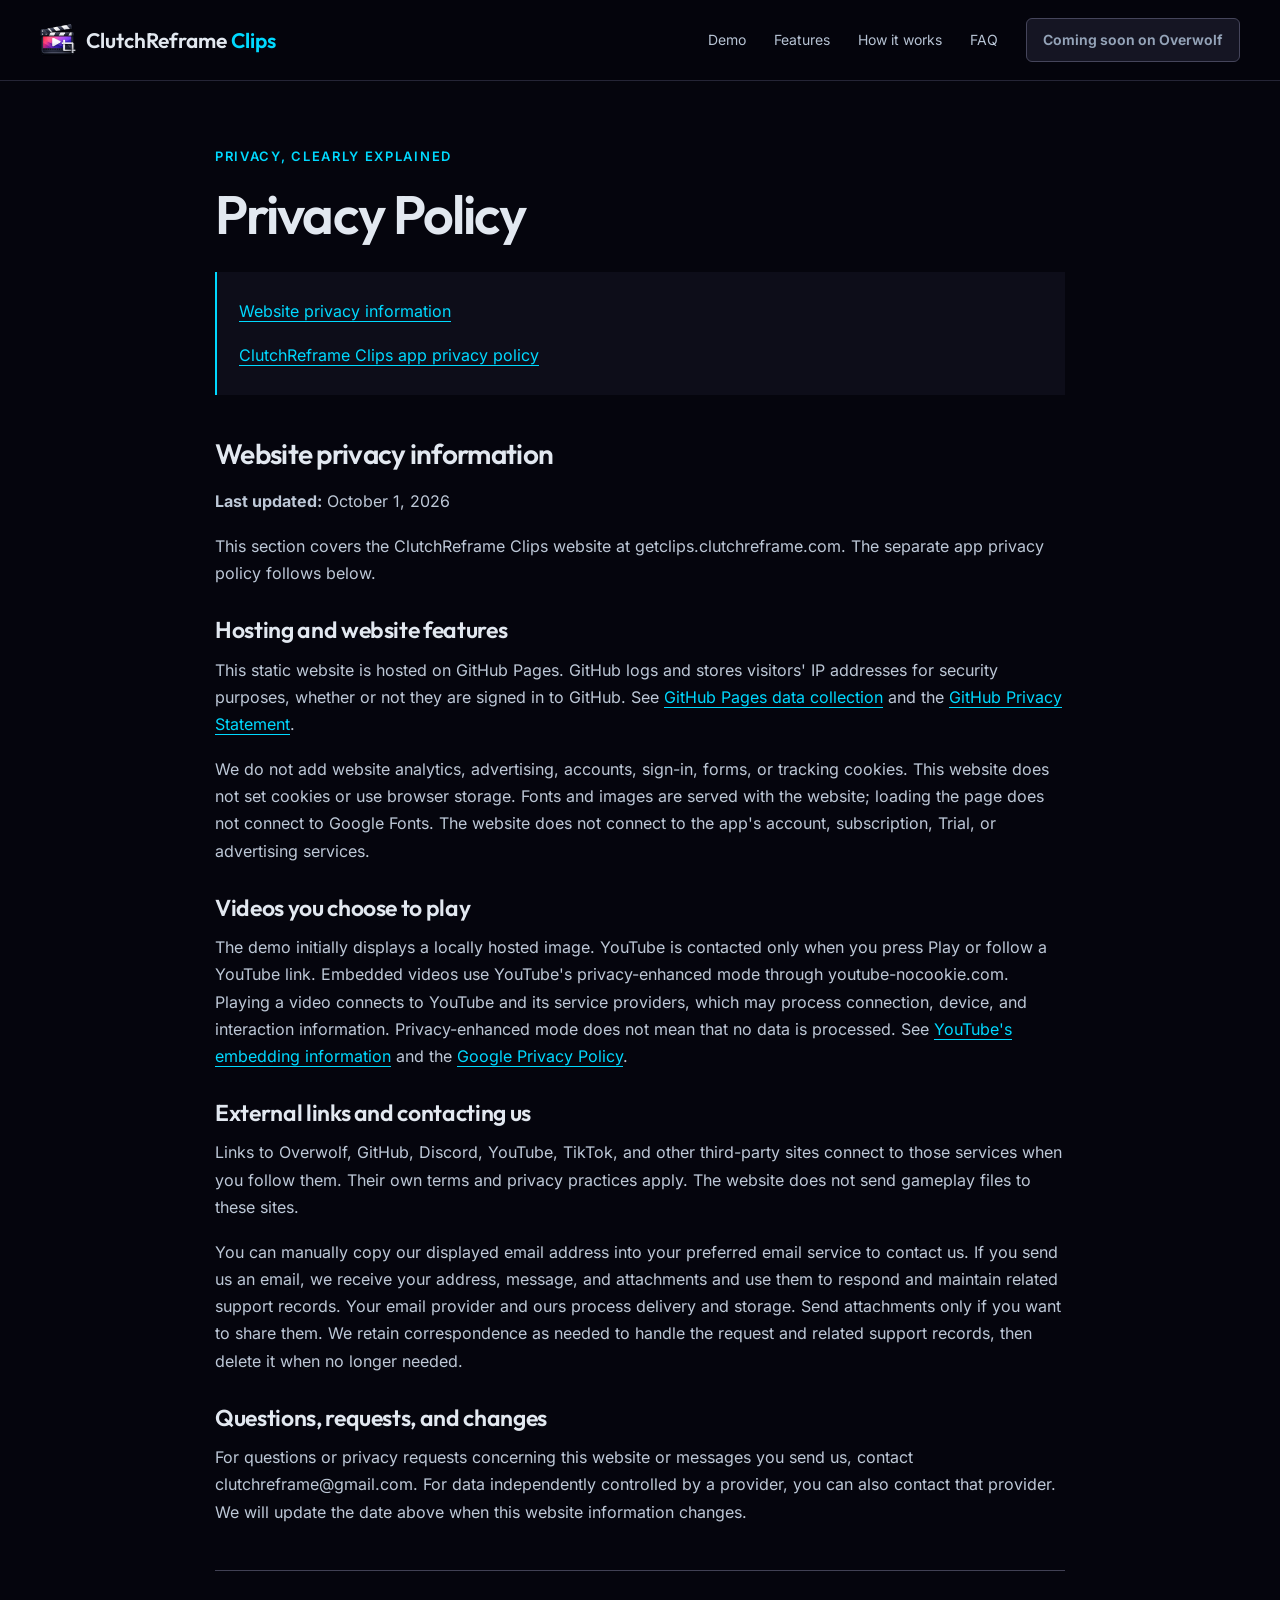
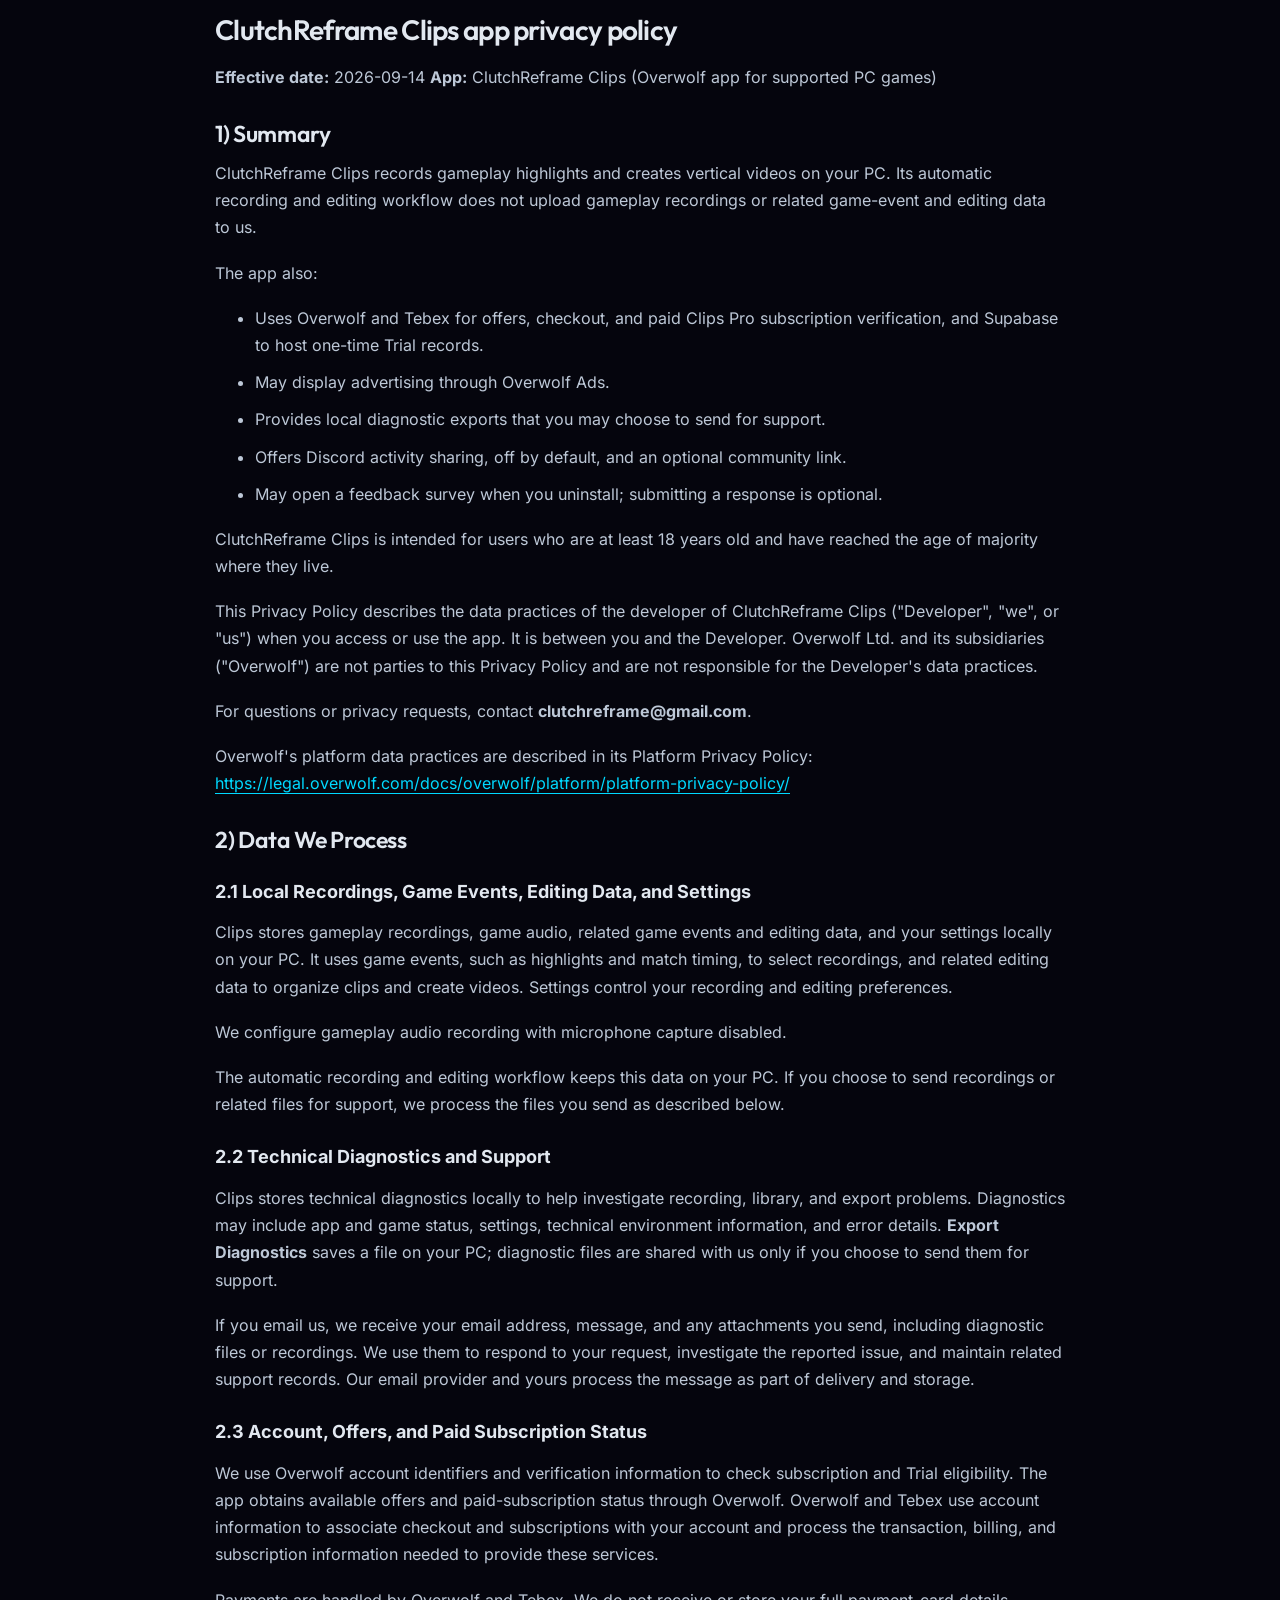
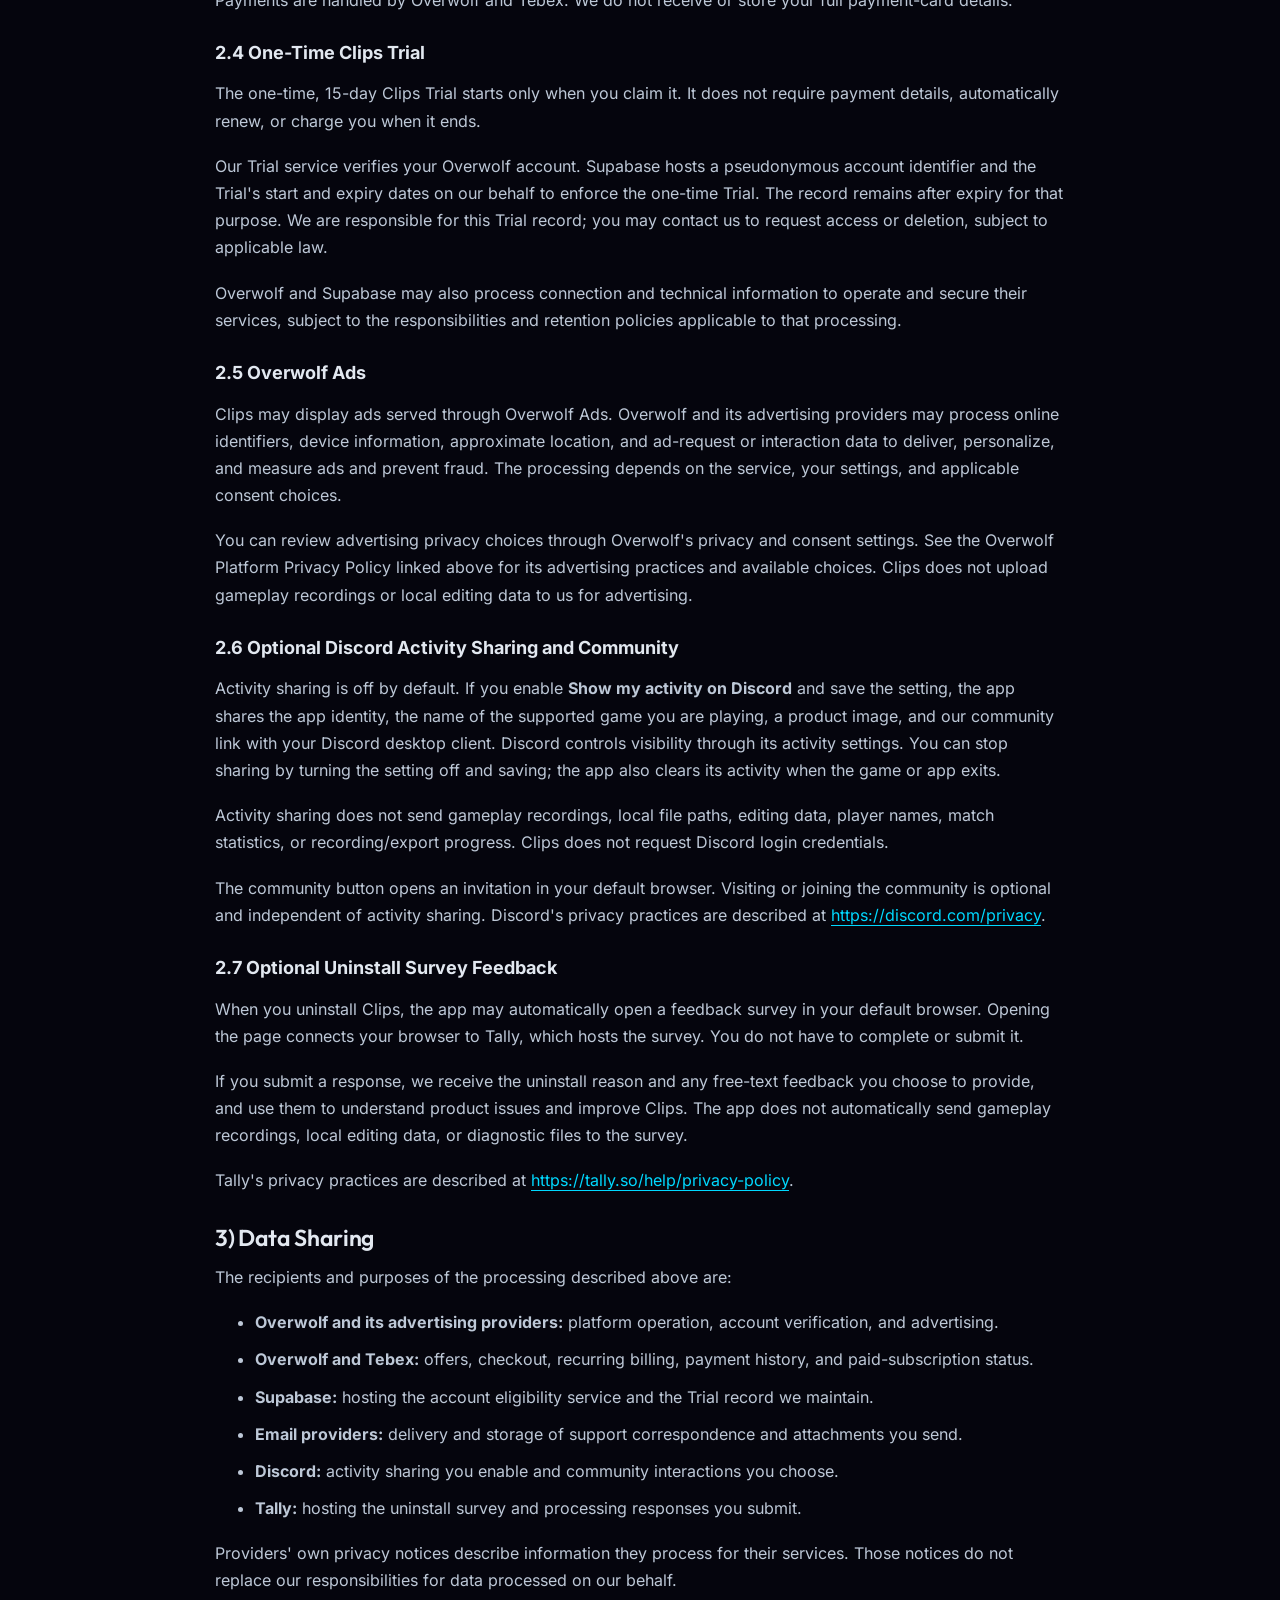
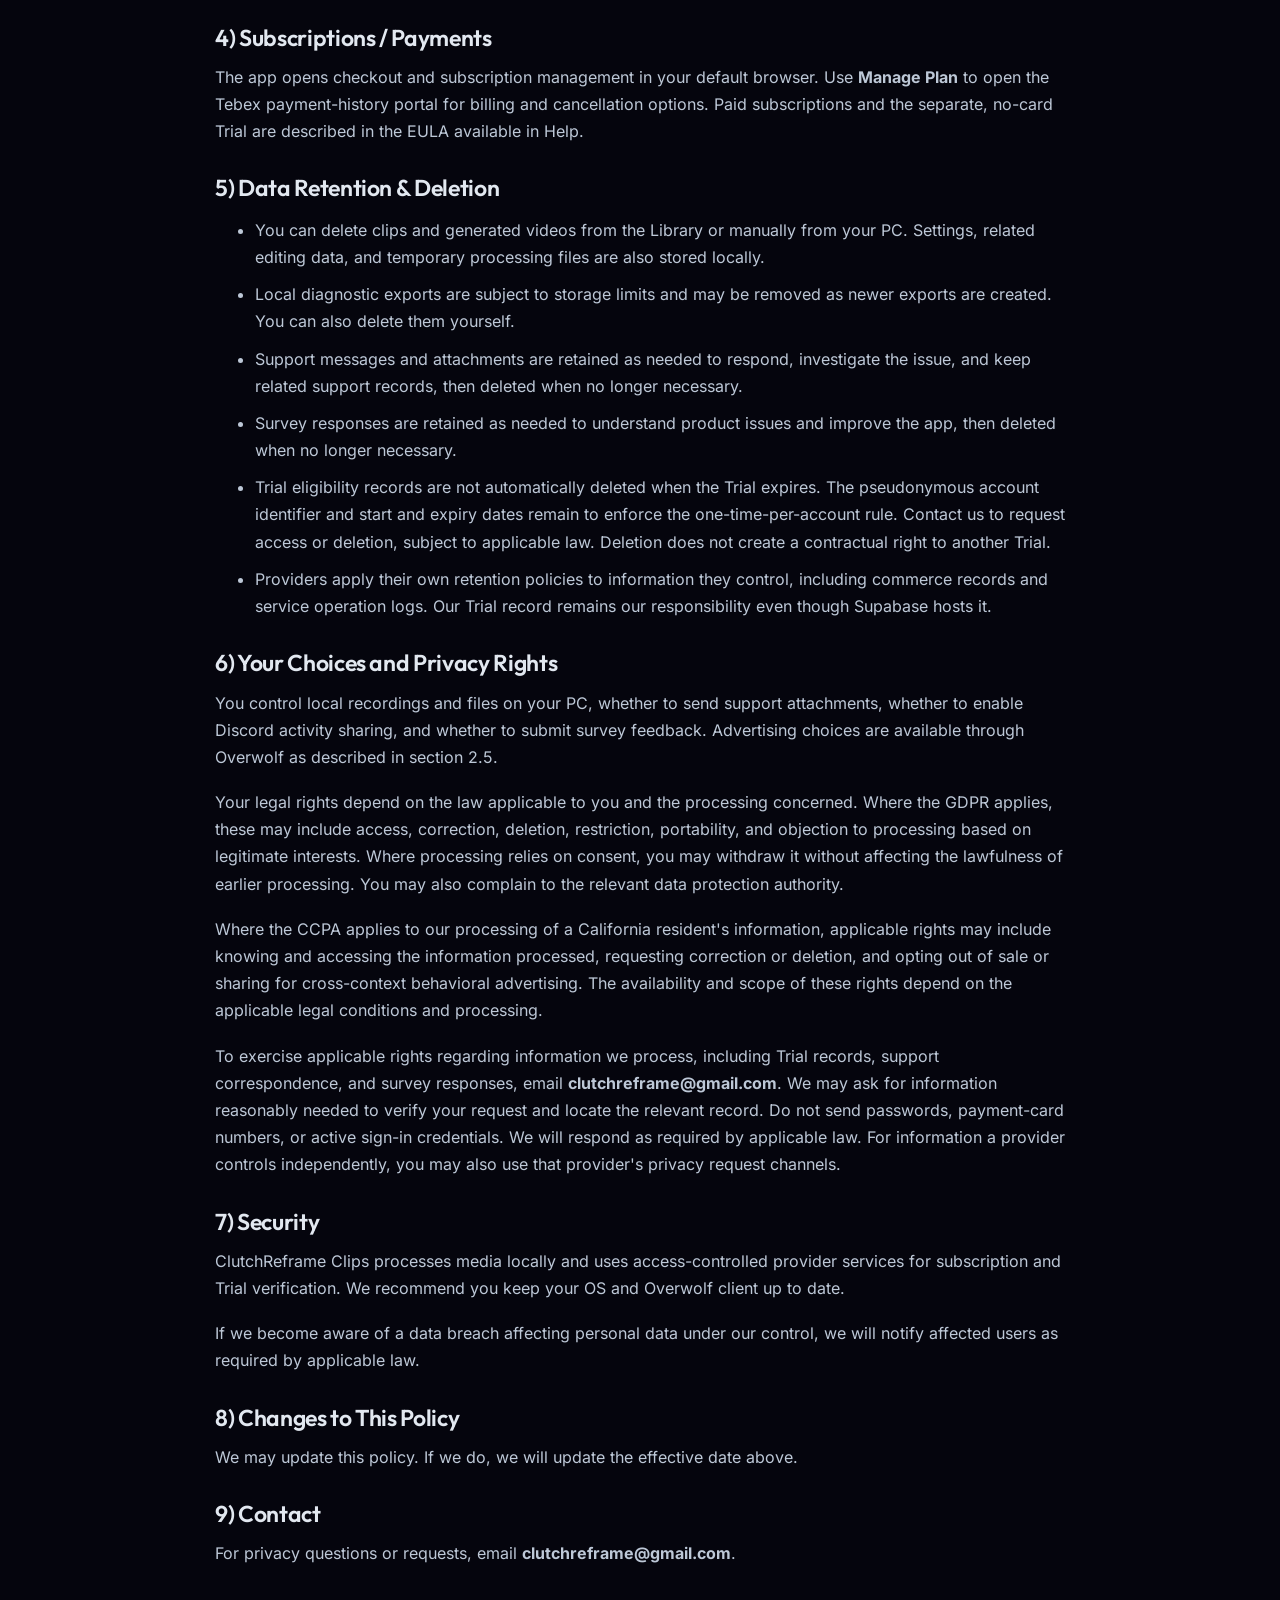
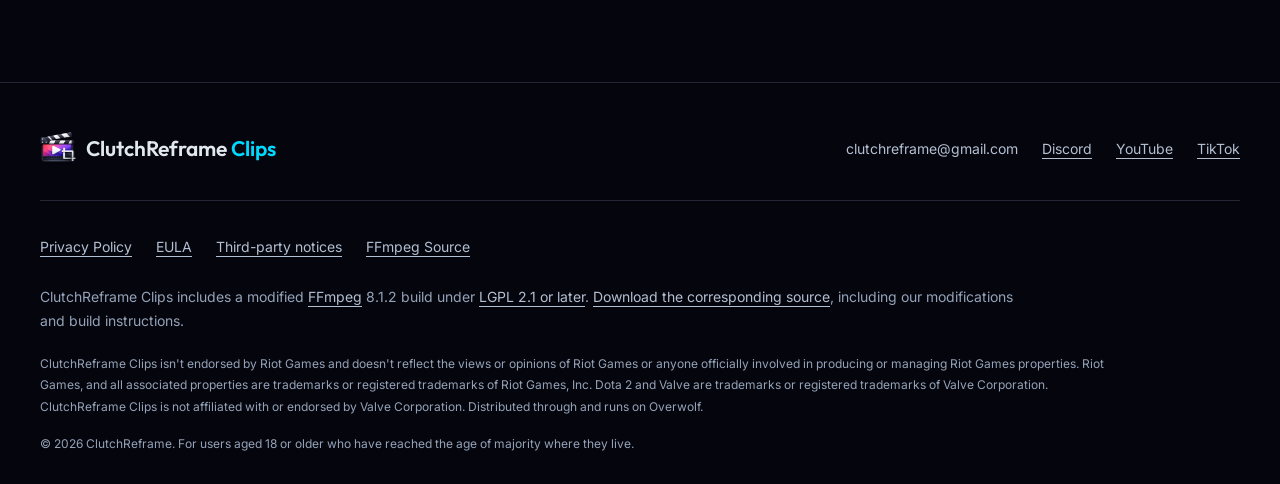
==== commit 1042acb9: "Show pending Overwolf availability" ====
--- a/site/privacy.html
+++ b/site/privacy.html
@@ -37,7 +37,7 @@
                 <a href="index.html#features">Features</a>
                 <a href="index.html#how-it-works">How it works</a>
                 <a href="index.html#faq">FAQ</a>
-                <a class="button button-small" href="https://www.overwolf.com/app/clutchreframe-clutchreframe_clips">Get it on Overwolf</a>
+                <button class="button button-small" type="button" disabled>Coming soon on Overwolf</button>
             </nav>
         </div>
     </header>
--- a/site/assets/css/site.css
+++ b/site/assets/css/site.css
@@ -66,6 +66,7 @@
 .button:hover { background: #68e9ff; border-color: #68e9ff; color: var(--bg); }
 .button-secondary { background: transparent; color: var(--text); border-color: #45455b; }
 .button-secondary:hover { background: #151523; border-color: #8292ab; color: white; }
+.button:disabled { background: #151523; border-color: #45455b; color: var(--secondary); cursor: default; }
 .button-small { min-height: 44px; padding: 10px 16px; font-size: 14px; }
 .button svg { width: 18px; height: 18px; flex-shrink: 0; }
 .menu-toggle { display: none; min-width: 56px; min-height: 44px; border: 1px solid #45455b; border-radius: 5px; background: transparent; font-size: 14px; }
@@ -207,7 +208,7 @@
     .js .menu-toggle { display: inline-flex; align-items: center; justify-content: center; }
     .js .site-nav { display: none; }
     .js .site-nav.is-open { display: flex; }
-    .js .site-nav > a { width: 100%; }
+    .js .site-nav > a, .js .site-nav > .button { width: 100%; }
     .js .site-nav { max-height: calc(100dvh - 88px); overflow-y: auto; }
     .hero { padding-block: 44px 56px; }
     .hero h1 { font-size: clamp(38px, 8.5vw, 52px); }
